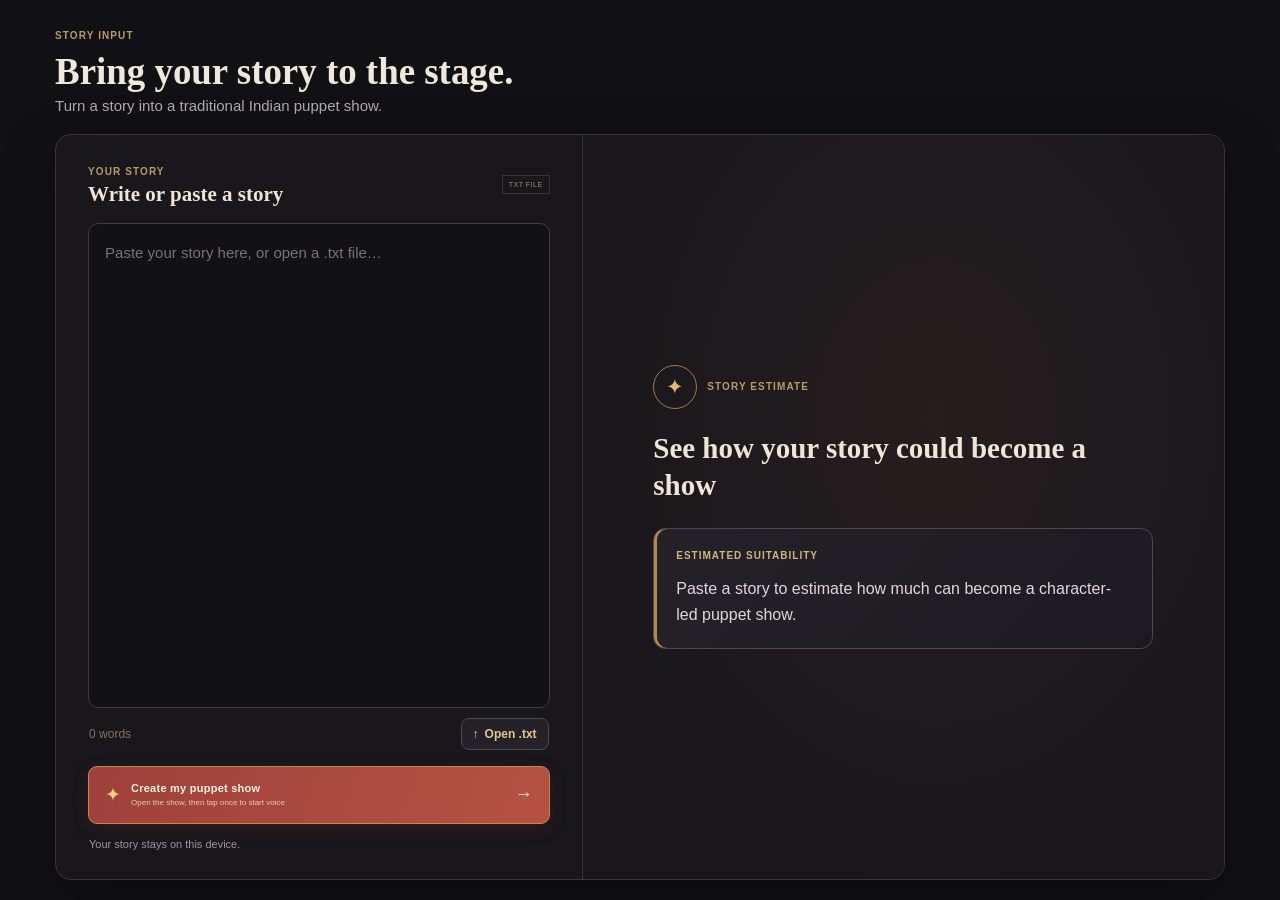
==== puppet-show.html @ d7425f26 "Select distinct browser voices for each speaker" ====
<!doctype html>
<html lang="en">
<head>
 <meta charset="utf-8"><meta name="viewport" content="width=device-width,initial-scale=1"><meta name="theme-color" content="#10100f">
 <title>Puppet Story Studio · Puppet show</title><link rel="stylesheet" href="style.css">
</head>
<body class="show-view">
 <main>
  <section class="studio show-studio">
   <aside class="input-panel">
    <div class="panel-title cast-title"><div><small>CAST</small><h2>Characters</h2></div><span id="castTotal" class="count">—</span></div>
    <div id="castList" class="cast-list"></div>
    <div class="map-summary" id="mapSummary"><span class="map-dot"></span>Preparing show…</div>
    <div class="show-actions"><button id="generate" class="generate"><span class="gen-icon">↻</span><span><b>Generate again</b><small>Current story</small></span></button></div>
   </aside>
   <section class="output-panel">
    <div class="output-header"><div class="show-heading"><a class="back-link" href="index.html" aria-label="Back to story input">← <span>Story input</span></a><div><small>LIVE SHOW</small><h2>Puppet show</h2></div></div><div class="output-state" id="outputState"><i></i><span>PREPARING SHOW</span></div></div>
    <div class="stage-shell"><div class="stage-lights"><i></i><i></i><i></i></div><canvas id="stage" width="1280" height="720" aria-label="Traditional Indian puppet show"></canvas><button class="stage-overlay start-show" id="stageOverlay" type="button" disabled><span class="lamp">✦</span><b>Tap to start your show with voice</b><small>Keep this page open while it plays</small></button><div id="loadingOverlay" class="loading-overlay hidden"><span class="spinner"></span><b id="loadingText">Preparing the performance…</b><small id="loadingSub">Reading story</small></div></div>
    <div class="player-bar"><button id="playPause" disabled aria-label="Pause or resume show">▶</button><div class="player-progress"><i id="playerProgress"></i></div><span id="playerTime">0:00 / 0:00</span></div>
    <div class="performance-info"><div><small>ACTS</small><b id="actCount">—</b></div><div><small>AUDIO</small><b id="voiceInfo">Preparing</b></div></div><div class="timeline-head"><div><small>STORY ACTS</small><b>Timeline</b></div><span id="coverage"></span></div><div class="act-timeline" id="actTimeline"><div class="empty-act">Mapping acts…</div></div>
   </section>
  </section>
 </main>

 <div id="toast" role="status" class="toast"></div>
 <script src="ai-config.js?v=20261114-cloudflare"></script>
 <script src="moments.js?v=20261114-character-visibility-dialogue-fix-1"></script>
 <script src="app.js?v=20261114-character-visibility-dialogue-fix-3"></script>
</body>
</html>
---- style.css ----
:root{--bg:#111110;--panel:#1b1a18;--panel2:#211f1c;--line:#34302a;--text:#eee9df;--muted:#958c7e;--dim:#70695f;--gold:#d5aa5c;--red:#9f3d36;--green:#7f9a72;--serif:Georgia,'Times New Roman',serif;--sans:'Segoe UI',Arial,sans-serif}*{box-sizing:border-box}body{margin:0;background:var(--bg);color:var(--text);font:13px var(--sans);background-image:radial-gradient(#d5aa5c0a .6px,transparent .6px);background-size:9px 9px}.topbar{height:65px;background:#151513;border-bottom:1px solid #302c26;display:flex;align-items:center;justify-content:space-between;padding:0 max(calc((100vw - 1490px)/2),4.3%)}.brand{display:flex;gap:11px;align-items:center;text-decoration:none;color:#f3e9d8}.brand-mark{width:34px;height:34px;border:1px solid #a98449;border-radius:50%;display:grid;place-items:center;color:#e0be76;font-size:19px;box-shadow:inset 0 0 0 3px #151513,inset 0 0 0 4px #6e5030}.brand>span+span{display:flex;flex-direction:column;gap:3px}.brand b{font:700 12px var(--sans);letter-spacing:1.6px}.brand small{font-size:7px;letter-spacing:1.1px;color:#8f826e}.server-state{display:flex;align-items:center;gap:7px;font-size:8px;letter-spacing:.8px;color:#8a8579}.server-state i,.output-state i{width:6px;height:6px;border-radius:50%;background:#71945f}.help-link{font-size:8px;letter-spacing:.8px;color:#b79c6b;text-decoration:none}main{max-width:1490px;margin:auto;padding:27px 4.3% 17px}.heading{display:flex;align-items:center;justify-content:space-between;margin-bottom:20px}.kicker,.panel-title small,.output-header small,.timeline-head small{font-size:8px;letter-spacing:1.2px;color:#b99b65;font-weight:700}.heading h1{font:600 32px var(--serif);margin:7px 0 4px;color:#f0e9db}.subtitle{margin:0;color:#9e968a;font-size:11px}.max-time{display:flex;align-items:center;gap:10px;padding:9px 13px;border:1px solid #413629;background:#1c1a17;border-radius:4px}.max-time>span{font-size:19px;color:var(--gold)}.max-time div{display:flex;flex-direction:column;gap:3px}.max-time b{font-size:8px;letter-spacing:1px;color:#d7c49d}.max-time small{font-size:9px;color:#9c9181}.studio{display:grid;grid-template-columns:335px minmax(490px,1fr);border:1px solid #38332c;background:#171715;min-height:690px;box-shadow:0 10px 40px #0005}.input-panel{padding:19px 17px;border-right:1px solid #38332c}.panel-title{display:flex;align-items:center;justify-content:space-between;margin-bottom:12px}.panel-title h2,.output-header h2{font:600 17px var(--serif);margin:4px 0 0;color:#eee7d9}.badge{border:1px solid #3b3429;color:#9d9077;padding:5px 6px;font-size:7px;letter-spacing:.5px}.input-panel textarea{width:100%;height:160px;resize:vertical;border:1px solid #3b3730;border-radius:2px;background:#111110;color:#ded7ca;padding:11px;font:11px/1.7 var(--serif);outline:none}.input-panel textarea:focus{border-color:#927446;box-shadow:0 0 0 2px #b88f5018}.input-foot{display:flex;align-items:center;justify-content:space-between;margin:6px 0 11px;color:#7c7467;font-size:8px}.file-pick{color:#c6a66b;cursor:pointer;font-weight:600}.file-pick input{display:none}.generate{width:100%;display:flex;align-items:center;gap:10px;height:49px;padding:0 11px;border:1px solid #c18c47;background:linear-gradient(100deg,#923834,#aa4938);color:#fff4de;cursor:pointer;text-align:left;box-shadow:inset 0 -2px #71312d}.generate:hover{background:linear-gradient(100deg,#a1443d,#bc5740)}.generate:disabled{opacity:.65;cursor:progress}.gen-icon{font-size:16px;color:#f2cf7d}.generate>span:nth-child(2){display:flex;flex-direction:column;gap:4px;flex:1}.generate b{font-size:10px;letter-spacing:.25px}.generate small{font-size:7px;color:#e6cdb1}.generate strong{font:18px var(--sans);font-weight:400}.privacy-note{font-size:7px;line-height:1.5;color:#8d8374;margin:9px 0 15px}.privacy-note span{font-size:6px;color:#7e986c;margin-right:4px}.panel-rule{height:1px;background:#34302a;margin:0 0 14px}.cast-title{margin-bottom:9px}.count{font-size:8px;color:#cfb37b;background:#30291e;border-radius:10px;padding:4px 7px}.cast-list{display:flex;flex-direction:column;gap:6px}.cast-item{display:grid;grid-template-columns:39px minmax(80px,1fr) auto;gap:8px;align-items:center;padding:6px;border:1px solid #332f29;background:#1c1b18}.cast-thumb{width:37px;height:43px;background:#28241e;border-radius:2px;overflow:hidden;display:grid;place-items:center}.cast-thumb img{width:100%;height:100%;object-fit:contain}.cast-info{min-width:0;display:flex;flex-direction:column;gap:3px}.cast-info b{font:600 9px var(--serif);color:#e5dbc8;white-space:nowrap;overflow:hidden;text-overflow:ellipsis}.cast-info small{font-size:7px;color:#918575}.cast-info .identity{color:#b59b6c}.cast-slots{display:grid;grid-template-columns:repeat(4,1fr);gap:4px;margin:6px 0 11px}.slot{min-width:0;padding:5px 3px;background:#211f1b;border:1px solid #363128;text-align:center}.slot small{display:block;font-size:6px;text-transform:uppercase;letter-spacing:.4px;color:#9e8b68;margin-bottom:3px}.slot span{display:block;font-size:7px;color:#b9b1a4;white-space:nowrap;overflow:hidden;text-overflow:ellipsis}.map-summary{border-left:2px solid #927442;padding:8px 8px;background:#1e1c18;font-size:8px;line-height:1.5;color:#a59b89}.map-dot{display:inline-block;width:5px;height:5px;border-radius:50%;background:#857d6c;margin-right:5px}.output-panel{min-width:0;padding:19px 19px 16px}.output-header{display:flex;align-items:center;justify-content:space-between;margin-bottom:12px}.output-header h2{font-size:18px}.output-state{display:flex;align-items:center;gap:6px;color:#8c8577;font-size:7px;letter-spacing:.8px}.output-state i{background:#736a58}.output-state.ready i{background:#84a16f}.output-state.generating i{background:#d4a75d;animation:pulse 1s infinite}.stage-shell{position:relative;background:#090909;padding:12px;border:1px solid #514333;box-shadow:0 4px 16px #0008}.stage-lights{height:10px;position:absolute;z-index:2;top:2px;left:13%;right:13%;display:flex;justify-content:space-around}.stage-lights i{width:25%;height:10px;background:radial-gradient(ellipse at top,#fff1bd,#dfad5e55 60%,transparent 100%)}#stage{display:block;width:100%;height:auto;aspect-ratio:16/9;background:#6b4b41}.stage-overlay,.loading-overlay{position:absolute;inset:12px;display:flex;flex-direction:column;align-items:center;justify-content:center;background:linear-gradient(#10101244,#11101380);color:#f2eadb;text-align:center}.stage-overlay .lamp{font-size:28px;color:#e1bc70;margin-bottom:8px}.stage-overlay b,.loading-overlay b{font:600 16px var(--serif)}.stage-overlay small,.loading-overlay small{font-size:9px;color:#d2c8b8;margin-top:6px}.hidden{display:none!important}.loading-overlay{background:#111110de;gap:5px}.spinner{width:25px;height:25px;border:2px solid #4a3e2b;border-top-color:#d3aa5d;border-radius:50%;animation:spin .8s linear infinite;margin-bottom:8px}@keyframes spin{to{transform:rotate(360deg)}}@keyframes pulse{50%{opacity:.4}}.player-bar{display:flex;align-items:center;gap:9px;height:41px;border-bottom:1px solid #332f28}.player-bar>button:first-child{width:24px;height:24px;border:1px solid #4b402d;background:#24211b;color:#d6b675;border-radius:50%;font-size:9px;cursor:pointer}.player-bar>button:disabled{opacity:.38;cursor:default}.player-progress{height:3px;background:#37332c;flex:1;overflow:hidden}.player-progress i{width:0;height:100%;display:block;background:#c39b5a}.player-bar>span{font-size:8px;color:#938a7b;min-width:62px}.download{border:1px solid #67512e;background:#272117;color:#d8bd82;padding:6px 9px;font-size:8px;cursor:pointer}.download:disabled{opacity:.4;cursor:default}.rendered-video{width:100%;max-height:280px;background:#050505;margin-top:10px}.performance-info{display:flex;justify-content:space-between;padding:11px 1px;border-bottom:1px solid #333029}.performance-info div{display:flex;flex-direction:column;gap:4px}.performance-info small{font-size:6px;letter-spacing:.9px;color:#a08b65}.performance-info b{font-size:8px;color:#cec6b8;font-weight:500}.timeline-head{display:flex;justify-content:space-between;align-items:flex-end;margin:13px 0 8px}.timeline-head div{display:flex;flex-direction:column;gap:4px}.timeline-head b{font:600 12px var(--serif);color:#ddd4c5}.timeline-head>span{font-size:7px;color:#938979}.act-timeline{display:flex;gap:5px;overflow:auto;padding-bottom:4px}.act-card{min-width:86px;flex:1;padding:7px 7px 6px;border:1px solid #38332a;background:#1c1a17}.act-card.active{border-color:#af8748;background:#292317}.act-card small{display:flex;justify-content:space-between;color:#aa9366;font-size:6px;letter-spacing:.5px}.act-card b{display:block;margin:6px 0 4px;color:#d4caba;font:600 9px var(--serif);white-space:nowrap;overflow:hidden;text-overflow:ellipsis}.act-card span{font-size:7px;color:#958a79}.empty-act{font-size:8px;color:#736d62;padding:8px}.motion-key{display:flex;gap:15px;flex-wrap:wrap;padding-top:9px}.motion-key span{display:flex;align-items:center;gap:5px;color:#837a6d;font-size:7px}.motion-key i{font-style:normal;font-size:10px}.key-forward{color:#d2b068}.key-up{color:#86a09a}.key-special{color:#d28253}.notice{display:flex;align-items:center;gap:10px;border:1px solid #302c25;background:#181714;margin-top:13px;padding:8px 10px;color:#8e8578;font-size:8px}.notice b{color:#c7a96e;font-size:8px;white-space:nowrap}.notice span{flex:1;line-height:1.5}.example-button{border:1px solid #474033;background:#211e18;color:#b8a57e;padding:6px 8px;font-size:7px;white-space:nowrap;cursor:pointer}.example-button:hover{border-color:#977745}footer{max-width:1490px;margin:auto;padding:0 4.3% 14px;display:flex;justify-content:space-between;color:#655f54;font-size:6px;letter-spacing:.8px}.toast{position:fixed;z-index:10;left:50%;bottom:18px;transform:translate(-50%,14px);opacity:0;pointer-events:none;border:1px solid #916f3f;background:#211e18;color:#e7dbc3;padding:10px 14px;font-size:9px;transition:.2s;box-shadow:0 7px 25px #0008}.toast.show{opacity:1;transform:translate(-50%,0)}
@media(max-width:1060px){main{padding-left:20px;padding-right:20px}.studio{grid-template-columns:300px 1fr}.cast-slots{gap:2px}.slot span{font-size:6px}}
@media(max-width:760px){.topbar{padding:0 13px}.brand b{font-size:10px}.brand small{font-size:6px}.help-link{display:none}main{padding:20px 10px}.heading{align-items:flex-start;gap:8px}.heading h1{font-size:27px}.subtitle{max-width:360px;line-height:1.5}.max-time{padding:7px 8px}.max-time small{font-size:7px}.studio{display:flex;flex-direction:column}.input-panel{border:0;border-bottom:1px solid #38332c}.output-panel{padding:15px 10px}.performance-info{gap:8px}.performance-info b{font-size:6px}.notice{align-items:flex-start;flex-wrap:wrap}.notice span{min-width:55%;order:3}.example-button{margin-left:auto}footer{padding:0 10px 12px;font-size:5px;gap:10px}.motion-key{gap:9px}}
.estimate{display:flex;flex-direction:column;gap:5px;padding:8px 9px;margin:0 0 9px;border:1px solid #3b3429;background:#211e19;color:#b9ad99;font-size:8px;line-height:1.45}.estimate b{font-size:8px;color:#d2b77d;letter-spacing:.4px}
.stage-video{position:absolute;z-index:1;inset:12px;width:calc(100% - 24px);height:calc(100% - 24px);aspect-ratio:16/9;background:#050505;object-fit:contain}
.input-page-grid{display:grid;grid-template-columns:minmax(320px,.9fr) minmax(360px,1.1fr);gap:14px;border:1px solid #38332c;background:#171715;min-height:470px;box-shadow:0 10px 40px #0005}.page-input{border:0;padding:24px}.page-input textarea{height:240px}.page-input .estimate{font-size:10px;padding:12px;margin-top:6px}.page-input .estimate b{font-size:9px}.page-input .estimate span{font-size:10px}.page-input .generate{height:58px}.page-input .generate b{font-size:11px}.page-input .generate small{font-size:8px}.input-explainer{display:flex;flex-direction:column;justify-content:center;padding:28px 9%;border-left:1px solid #38332c;background:radial-gradient(ellipse at 55% 35%,#7a463522,#171715 70%)}.stage-emblem{width:66px;height:66px;border:1px solid #9b7540;border-radius:50%;display:grid;place-items:center;color:#e0bd73;font-size:35px;box-shadow:inset 0 0 0 7px #171715,inset 0 0 0 8px #654c30;margin-bottom:20px}.input-explainer h2{font:600 25px/1.25 var(--serif);max-width:400px;color:#eee6d8;margin:8px 0 20px}.input-explainer ol{list-style:none;margin:0;padding:0;display:grid;gap:15px;counter-reset:step}.input-explainer li{display:grid;grid-template-columns:25px 1fr;column-gap:10px;counter-increment:step}.input-explainer li:before{content:counter(step,decimal-leading-zero);color:#d3ae69;font-size:9px;padding-top:1px}.input-explainer li b,.input-explainer li span{grid-column:2}.input-explainer li b{font:600 13px var(--serif);color:#ded3c0}.input-explainer li span{font-size:9px;color:#968b7b;margin-top:3px}.estimate-note{border-left:2px solid #876a3f;padding:8px 10px;color:#938879;font-size:8px;line-height:1.5;margin:20px 0 0}.show-actions{display:grid;gap:8px;margin-top:17px}.back-button{display:block;padding:9px;border:1px solid #41382b;background:#211e19;color:#d0b77d;font-size:9px;text-align:center;text-decoration:none}.show-actions .generate{height:47px}.show-studio{min-height:690px}
@media(max-width:760px){.input-page-grid{display:flex;flex-direction:column;gap:0}.page-input{padding:16px}.page-input textarea{height:190px}.input-explainer{border-left:0;border-top:1px solid #38332c;padding:22px}.show-studio{min-height:auto}}
.input-page-grid{grid-template-columns:minmax(320px,.9fr) minmax(360px,1.1fr);gap:0}.estimate-panel{display:flex;flex-direction:column;justify-content:center;padding:34px 9%;border-left:1px solid #38332c;background:radial-gradient(ellipse at 55% 35%,#7a463522,#171715 70%)}.estimate-panel-head{display:flex;align-items:center;gap:10px}.estimate-mark{width:38px;height:38px;border:1px solid #8f6e3d;border-radius:50%;display:grid;place-items:center;color:#dfbb73;font-size:18px}.estimate-panel .kicker{margin:0}.estimate-panel h2{font:600 25px/1.25 var(--serif);max-width:440px;color:#eee6d8;margin:18px 0}.estimate-panel .estimate{gap:12px;padding:18px 19px;margin:0;border-color:#51432d;background:linear-gradient(130deg,#242019,#1c1a17);box-shadow:inset 3px 0 #9b7540}.estimate-panel .estimate b{font-size:9px;letter-spacing:1px}.estimate-panel .estimate span{font-size:13px;line-height:1.7;color:#d0c5b1}.estimate-panel .estimate-note{margin:16px 0 0;font-size:9px;line-height:1.7}.estimate-flow{display:flex;align-items:center;gap:12px;margin-top:28px;color:#b19a6e;font-size:8px;letter-spacing:.8px}.estimate-flow i{color:#68583b;font-style:normal}.page-input .privacy-note{margin-bottom:0}.page-input textarea{height:270px}
.stage-video{pointer-events:none}.act-card.active{box-shadow:inset 0 -2px #b48a49}.act-timeline{scroll-behavior:smooth}
@media(max-width:760px){.input-page-grid{display:flex;flex-direction:column}.estimate-panel{border-left:0;border-top:1px solid #38332c;padding:25px 22px}.estimate-panel h2{font-size:22px}.page-input textarea{height:190px}}
.cast-list{max-height:470px;overflow:auto;padding-right:4px;scrollbar-color:#675539 #1b1a18}.cast-list::-webkit-scrollbar,.act-timeline::-webkit-scrollbar{height:6px;width:6px}.cast-list::-webkit-scrollbar-thumb,.act-timeline::-webkit-scrollbar-thumb{background:#675539;border-radius:8px}.cast-slots .slot{min-height:44px;padding:7px 3px}.cast-slots .slot small{font-size:7px}.cast-slots .slot span{font-size:8px}.slot-key{position:sticky;top:0;z-index:1;background:#171715}

.act-position{display:block!important;margin-top:3px;color:#c4a66b!important;font-size:6px!important;letter-spacing:.2px}

/* Refined, public-facing interface */
:root{--bg:#111014;--panel:#1b191f;--panel2:#211e25;--line:#37323b;--text:#f2eee8;--muted:#aaa2a9;--dim:#817982;--gold:#e3bd72;--red:#a84b43;--green:#8aa77b;--serif:Georgia,'Times New Roman',serif;--sans:'Segoe UI',Arial,sans-serif}
body{font-size:14px;background-color:var(--bg);background-image:radial-gradient(#dfbd7208 .7px,transparent .7px);background-size:12px 12px}
.topbar{height:72px;padding-left:max(calc((100vw - 1360px)/2),5%);padding-right:max(calc((100vw - 1360px)/2),5%);background:#17151a;border-color:#302c34}
.brand{gap:12px}.brand-mark{width:38px;height:38px;font-size:21px}.brand b{font-size:13px;letter-spacing:1.25px}.brand small{font-size:9px;letter-spacing:.8px;color:#a49aa0}
.server-state{font-size:10px;letter-spacing:.35px;color:#b1aab1}.server-state i,.output-state i{width:8px;height:8px}
.help-link{font-size:10px;letter-spacing:.3px;color:#d9bd81}
main{max-width:1360px;padding:38px 5% 30px}.heading{margin-bottom:24px}.heading h1{font-size:38px;line-height:1.12;margin:9px 0 8px}.kicker,.panel-title small,.output-header small,.timeline-head small{font-size:10px;letter-spacing:1.1px}.subtitle{font-size:15px;color:#b2aab0;line-height:1.5}
.input-page-grid,.studio{border:1px solid #39343d;border-radius:16px;background:#19171c;box-shadow:0 18px 54px #0005;overflow:hidden}
.input-page-grid{min-height:560px}.page-input{padding:30px 32px}.panel-title h2,.output-header h2{font-size:21px}.page-input textarea{height:315px;padding:16px;border-radius:10px;background:#121116;color:#f1edf0;font:15px/1.7 var(--sans);border-color:#403a44}.page-input textarea::placeholder{color:#79717c}.page-input textarea:focus{border-color:#b08e54;box-shadow:0 0 0 3px #b88f5022}
.input-foot{font-size:12px;margin:10px 1px 16px}.file-pick{display:inline-flex;align-items:center;gap:6px;padding:8px 11px;border:1px solid #514750;border-radius:8px;background:#242128;color:#e3c989;font-size:12px}.generate{height:56px;padding:0 16px;border-radius:9px;background:linear-gradient(110deg,#9f403d,#b55242);box-shadow:0 5px 16px #59252155}.generate:hover{background:linear-gradient(110deg,#ad4d46,#c15f4b);transform:translateY(-1px)}.generate b{font-size:14px}.generate small{font-size:11px}.generate .gen-icon{font-size:19px}.privacy-note{font-size:11px;color:#9e959d;margin:12px 1px 0}
.estimate-panel{padding:42px 11%;border-left-color:#39343d;background:radial-gradient(ellipse at 55% 38%,#8b56321b,#19171c 72%)}.estimate-mark{width:44px;height:44px;font-size:21px;border-color:#9e7a44}.estimate-panel h2{font-size:29px;line-height:1.3;margin:21px 0 23px}.estimate-panel .estimate{border:1px solid #514650;border-radius:12px;background:linear-gradient(130deg,#252128,#1c1a20);box-shadow:inset 3px 0 #b48a4d;padding:20px 22px}.estimate-panel .estimate b{font-size:10px;letter-spacing:1px}.estimate-panel .estimate span{font-size:16px;line-height:1.65;color:#e0d7dd}
.show-studio{grid-template-columns:340px minmax(0,1fr);min-height:760px}.show-studio>.input-panel{background:#1a181e;border-right-color:#39343d;padding:22px 19px}.panel-title{margin-bottom:16px}.panel-title h2{font-size:21px}.count{font-size:12px;padding:5px 9px;background:#332b22}.cast-list{max-height:500px;gap:9px;padding-right:6px}.cast-item{grid-template-columns:52px minmax(70px,1fr);gap:11px;padding:8px;border-radius:9px;background:#211e24;border-color:#38323b}.cast-thumb{width:50px;height:54px;border-radius:7px;background:#2a2528}.cast-info b{font-size:13px}.cast-info small{font-size:11px}.cast-slots{gap:5px;margin:7px 0 10px}.cast-slots .slot{min-height:48px;padding:7px 3px;border-radius:6px;background:#242128;border-color:#3c3640}.cast-slots .slot small{font-size:9px;letter-spacing:.25px}.cast-slots .slot span{font-size:10px;color:#ddd4d9}.slot-key{font-size:10px;background:#1a181e}.map-summary{font-size:12px;line-height:1.5;border-radius:0 7px 7px 0;background:#242128;padding:10px}.show-actions{gap:9px;margin-top:15px}.back-button{border-radius:8px;padding:11px;font-size:12px}.show-actions .generate{height:52px}
.output-panel{padding:23px 24px 20px}.output-header{margin-bottom:14px}.output-header h2{font-size:22px}.output-state{font-size:10px;letter-spacing:.45px}.stage-shell{padding:11px;border-radius:11px;border-color:#5d4c34;box-shadow:0 8px 26px #0008}.stage-overlay,.loading-overlay{inset:11px}.stage-overlay b,.loading-overlay b{font-size:20px}.stage-overlay .lamp{font-size:34px}.loading-overlay small{font-size:12px}.player-bar{height:52px;gap:13px}.player-bar>button:first-child{width:32px;height:32px;font-size:12px}.player-bar>span{font-size:11px;min-width:80px}.download{border-radius:8px;padding:9px 12px;font-size:11px}.performance-info{justify-content:flex-start;gap:34px;padding:13px 2px;border-bottom-color:#39343d}.performance-info div{gap:5px}.performance-info small{font-size:9px;letter-spacing:.7px}.performance-info b{font-size:12px}.timeline-head{margin:16px 0 10px}.timeline-head b{font-size:15px}.timeline-head>span{font-size:10px}.act-timeline{gap:7px}.act-card{min-width:105px;border-radius:8px;padding:9px}.act-card small{font-size:8px}.act-card b{font-size:12px}.act-card span{font-size:10px}.act-position{font-size:9px!important}.empty-act{font-size:12px;padding:12px}
.toast{font-size:12px;padding:12px 16px;border-radius:9px}
@media(max-width:900px){.show-studio{grid-template-columns:290px minmax(0,1fr)}.cast-slots .slot span{font-size:9px}}
@media(max-width:760px){.topbar{height:62px;padding:0 16px}.brand b{font-size:11px}.brand small{font-size:8px}.server-state{font-size:9px}.help-link{display:none}main{padding:24px 12px}.heading h1{font-size:31px}.subtitle{font-size:13px}.input-page-grid{display:flex;flex-direction:column}.page-input{padding:20px}.page-input textarea{height:240px;font-size:14px}.estimate-panel{padding:26px 22px}.estimate-panel h2{font-size:24px;margin:16px 0}.estimate-panel .estimate span{font-size:14px}.studio{display:flex;flex-direction:column}.show-studio>.input-panel{padding:18px 14px}.output-panel{padding:16px 12px}.cast-list{max-height:310px}.performance-info{gap:24px}.timeline-head b{font-size:14px}.act-timeline{flex-wrap:nowrap}.act-card{min-width:105px}.player-bar{gap:8px}.player-bar>span{min-width:68px;font-size:10px}.download{padding:7px 8px;font-size:10px}}

/* Fit the studio into the available desktop viewport. */
@media (min-width: 761px) {
  html, body { height: 100%; }
  body { min-height: 0; overflow: hidden; display: flex; flex-direction: column; }
  .topbar { flex: 0 0 65px; }
  main { width: 100%; flex: 1; min-height: 0; display: flex; flex-direction: column; padding: clamp(12px, 2.2vh, 24px) 4.3%; }
  .heading { flex: 0 0 auto; margin-bottom: clamp(10px, 1.8vh, 18px); }
  .heading h1 { font-size: clamp(27px, 4.1vh, 38px); margin: 5px 0 3px; }
  .subtitle { font-size: clamp(12px, 1.7vh, 15px); }
  .input-page-grid { flex: 1; min-height: 0; }
  .page-input { display: flex; flex-direction: column; min-height: 0; padding: clamp(18px, 3vh, 30px) clamp(20px, 3vw, 32px); }
  .page-input textarea { flex: 1; min-height: 90px; height: auto; resize: none; }
  .estimate-panel { min-height: 0; }
  .show-studio { flex: 1; min-height: 0; grid-template-columns: minmax(260px, 28%) minmax(0, 1fr); }
  .show-studio > .input-panel { display: flex; flex-direction: column; min-height: 0; }
  .cast-list { flex: 1; min-height: 0; max-height: none; overflow-y: auto; }
  .output-panel { display: flex; flex-direction: column; min-height: 0; padding: clamp(12px, 2vh, 20px) clamp(14px, 2vw, 24px); }
  .output-header { flex: 0 0 auto; margin-bottom: 8px; }
  .stage-shell { flex: 1 1 auto; min-height: 0; display: flex; align-items: center; justify-content: center; padding: 8px; }
  #stage, .stage-video { display: block; width: 100%; height: 100%; max-height: 100%; object-fit: contain; aspect-ratio: 16 / 9; }
  .stage-overlay, .loading-overlay { inset: 8px; }
  .player-bar { flex: 0 0 44px; }
  .performance-info { flex: 0 0 auto; padding: 7px 2px; }
  .timeline-head { flex: 0 0 auto; margin: 8px 0 6px; }
  .act-timeline { flex: 0 0 auto; max-height: 78px; overflow-x: auto; overflow-y: hidden; }
}
@media (min-width: 761px) and (max-height: 760px) {
  .topbar { flex-basis: 54px; }
  main { padding-top: 9px; padding-bottom: 9px; }
  .heading { margin-bottom: 8px; }
  .heading h1 { font-size: 26px; }
  .kicker, .panel-title small, .output-header small, .timeline-head small { font-size: 9px; }
  .show-studio > .input-panel { padding: 12px; }
  .cast-title { margin-bottom: 6px; }
  .cast-item { padding: 5px; }
  .cast-slots .slot { min-height: 34px; padding: 4px 2px; }
  .map-summary { padding: 7px; }
  .output-header h2 { font-size: 18px; }
  .performance-info { padding: 5px 2px; }
  .act-card { min-width: 90px; padding: 6px; }
}

/* Show page: give the stage the full window and prioritize the video area. */
.show-view main { max-width: none; width: 100%; padding: clamp(8px, 1vh, 14px) clamp(8px, 1vw, 16px); }
.show-heading { display:flex; align-items:center; gap:14px; }
.back-link { display:inline-flex; align-items:center; gap:6px; color:#d1b77e; text-decoration:none; border:1px solid #51432e; border-radius:7px; padding:8px 10px; font-size:11px; white-space:nowrap; }
.back-link:hover { background:#292319; border-color:#a17c43; }
.show-view .show-studio { flex: 1; min-height: 0; grid-template-columns: minmax(245px, 24%) minmax(0, 1fr); }
.show-view .output-panel { min-width: 0; overflow: hidden; padding: clamp(8px, 1.2vh, 14px) clamp(9px, 1vw, 16px); }
.show-view .output-header { margin-bottom: 5px; }
.show-view .output-header h2 { font-size: 19px; }
.show-view .stage-shell { flex: 1 1 0; width: 100%; min-height: 0; overflow: hidden; padding: 5px; }
.show-view #stage, .show-view .stage-video { width: 100%; height: 100%; max-width: none; max-height: none; object-fit: fill; }
.show-view .stage-overlay, .show-view .loading-overlay { inset: 5px; }
.show-view .player-bar { flex: 0 0 42px; }
.show-view .performance-info { flex: 0 0 auto; padding: 6px 2px; }
.show-view .timeline-head { flex: 0 0 auto; margin: 6px 0 5px; }
.show-view .act-timeline { flex: 0 0 auto; max-height: 68px; overflow-x: auto; overflow-y: hidden; }
@media (min-width: 761px) and (max-height: 700px) {
  .show-view .output-header h2 { font-size: 16px; }
  .show-view .player-bar { flex-basis: 36px; }
  .show-view .performance-info { padding: 4px 2px; }
  .show-view .act-timeline { max-height: 56px; }
}

.show-view .stage-overlay.rendering{background:#171714f5;z-index:3}
.stage-overlay.start-show{width:auto;height:auto;border:0;cursor:pointer;font:inherit}.stage-overlay.start-show:hover{background:linear-gradient(#18151dcc,#21150dcc)}.stage-overlay.start-show:focus-visible{outline:3px solid #e5bd72;outline-offset:-8px}.stage-overlay.start-show small{margin-top:9px;color:#e1d4bd;font-size:12px}
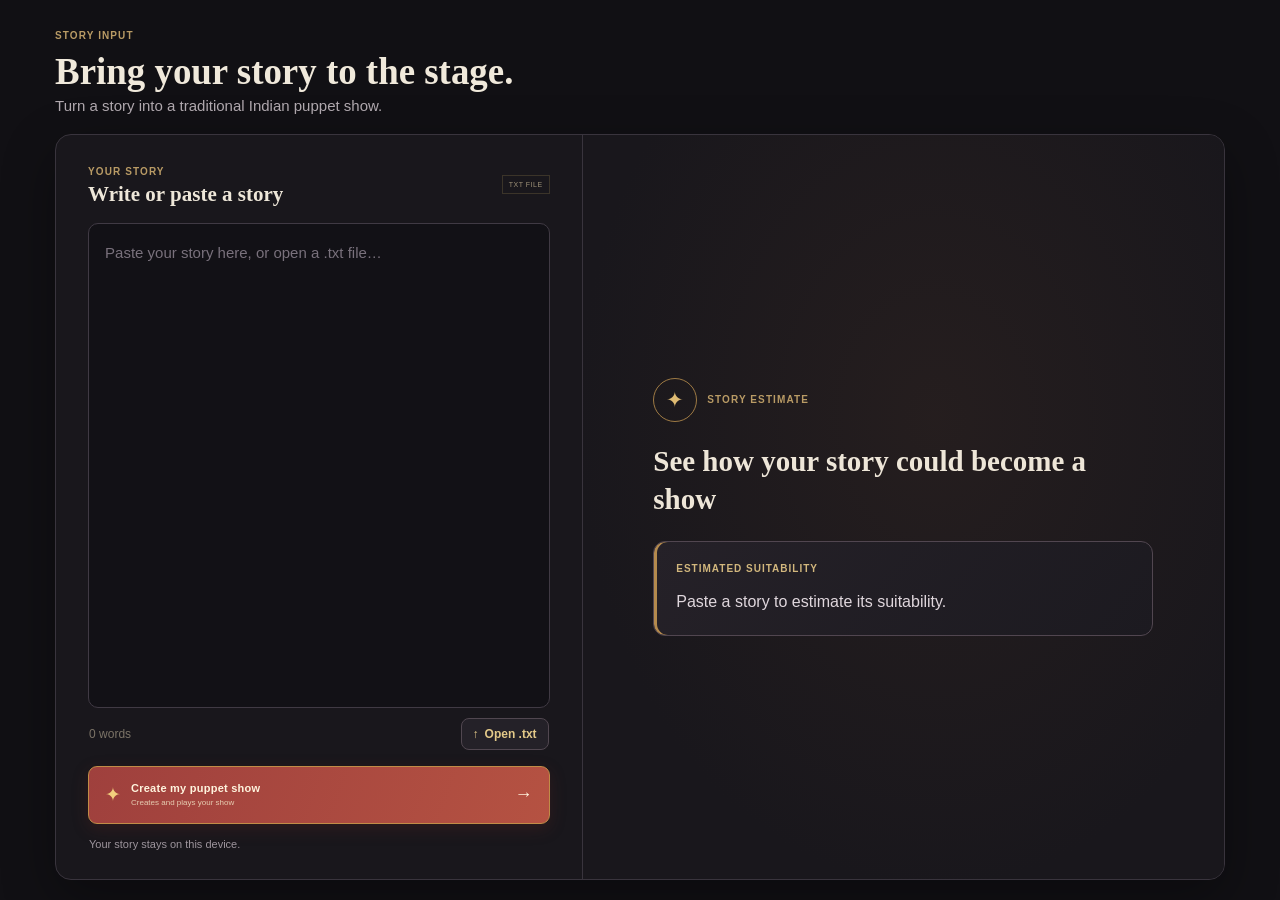
==== commit d9b76b4b: "Adopt rescue actions studio as project baseline" ====
--- a/puppet-show.html
+++ b/puppet-show.html
@@ -2,7 +2,7 @@
 <html lang="en">
 <head>
  <meta charset="utf-8"><meta name="viewport" content="width=device-width,initial-scale=1"><meta name="theme-color" content="#10100f">
- <title>Puppet Story Studio · Puppet show</title><link rel="stylesheet" href="style.css">
+ <title>Puppet Story Studio · Puppet show</title><link rel="stylesheet" href="style.css?v=20261114-rescue-actions-weather-8">
 </head>
 <body class="show-view">
  <main>
@@ -15,7 +15,7 @@
    </aside>
    <section class="output-panel">
     <div class="output-header"><div class="show-heading"><a class="back-link" href="index.html" aria-label="Back to story input">← <span>Story input</span></a><div><small>LIVE SHOW</small><h2>Puppet show</h2></div></div><div class="output-state" id="outputState"><i></i><span>PREPARING SHOW</span></div></div>
-    <div class="stage-shell"><div class="stage-lights"><i></i><i></i><i></i></div><canvas id="stage" width="1280" height="720" aria-label="Traditional Indian puppet show"></canvas><button class="stage-overlay start-show" id="stageOverlay" type="button" disabled><span class="lamp">✦</span><b>Tap to start your show with voice</b><small>Keep this page open while it plays</small></button><div id="loadingOverlay" class="loading-overlay hidden"><span class="spinner"></span><b id="loadingText">Preparing the performance…</b><small id="loadingSub">Reading story</small></div></div>
+    <div class="stage-shell"><div class="stage-lights"><i></i><i></i><i></i></div><canvas id="stage" width="1280" height="720" aria-label="Traditional Indian puppet show"></canvas><div class="stage-overlay" id="stageOverlay"><span class="lamp">✦</span><b>Preparing your show…</b></div><div id="loadingOverlay" class="loading-overlay hidden"><span class="spinner"></span><b id="loadingText">Preparing the performance…</b><small id="loadingSub">Reading story</small></div></div>
     <div class="player-bar"><button id="playPause" disabled aria-label="Pause or resume show">▶</button><div class="player-progress"><i id="playerProgress"></i></div><span id="playerTime">0:00 / 0:00</span></div>
     <div class="performance-info"><div><small>ACTS</small><b id="actCount">—</b></div><div><small>AUDIO</small><b id="voiceInfo">Preparing</b></div></div><div class="timeline-head"><div><small>STORY ACTS</small><b>Timeline</b></div><span id="coverage"></span></div><div class="act-timeline" id="actTimeline"><div class="empty-act">Mapping acts…</div></div>
    </section>
@@ -23,8 +23,6 @@
  </main>
 
  <div id="toast" role="status" class="toast"></div>
- <script src="ai-config.js?v=20261114-cloudflare"></script>
- <script src="moments.js?v=20261114-character-visibility-dialogue-fix-1"></script>
- <script src="app.js?v=20261114-character-visibility-dialogue-fix-3"></script>
+ <script src="app.js?v=20261114-rescue-actions-weather-8"></script>
 </body>
 </html>
--- a/style.css
+++ b/style.css
@@ -28,7 +28,7 @@
 .output-panel{padding:23px 24px 20px}.output-header{margin-bottom:14px}.output-header h2{font-size:22px}.output-state{font-size:10px;letter-spacing:.45px}.stage-shell{padding:11px;border-radius:11px;border-color:#5d4c34;box-shadow:0 8px 26px #0008}.stage-overlay,.loading-overlay{inset:11px}.stage-overlay b,.loading-overlay b{font-size:20px}.stage-overlay .lamp{font-size:34px}.loading-overlay small{font-size:12px}.player-bar{height:52px;gap:13px}.player-bar>button:first-child{width:32px;height:32px;font-size:12px}.player-bar>span{font-size:11px;min-width:80px}.download{border-radius:8px;padding:9px 12px;font-size:11px}.performance-info{justify-content:flex-start;gap:34px;padding:13px 2px;border-bottom-color:#39343d}.performance-info div{gap:5px}.performance-info small{font-size:9px;letter-spacing:.7px}.performance-info b{font-size:12px}.timeline-head{margin:16px 0 10px}.timeline-head b{font-size:15px}.timeline-head>span{font-size:10px}.act-timeline{gap:7px}.act-card{min-width:105px;border-radius:8px;padding:9px}.act-card small{font-size:8px}.act-card b{font-size:12px}.act-card span{font-size:10px}.act-position{font-size:9px!important}.empty-act{font-size:12px;padding:12px}
 .toast{font-size:12px;padding:12px 16px;border-radius:9px}
 @media(max-width:900px){.show-studio{grid-template-columns:290px minmax(0,1fr)}.cast-slots .slot span{font-size:9px}}
-@media(max-width:760px){.topbar{height:62px;padding:0 16px}.brand b{font-size:11px}.brand small{font-size:8px}.server-state{font-size:9px}.help-link{display:none}main{padding:24px 12px}.heading h1{font-size:31px}.subtitle{font-size:13px}.input-page-grid{display:flex;flex-direction:column}.page-input{padding:20px}.page-input textarea{height:240px;font-size:14px}.estimate-panel{padding:26px 22px}.estimate-panel h2{font-size:24px;margin:16px 0}.estimate-panel .estimate span{font-size:14px}.studio{display:flex;flex-direction:column}.show-studio>.input-panel{padding:18px 14px}.output-panel{padding:16px 12px}.cast-list{max-height:310px}.performance-info{gap:24px}.timeline-head b{font-size:14px}.act-timeline{flex-wrap:nowrap}.act-card{min-width:105px}.player-bar{gap:8px}.player-bar>span{min-width:68px;font-size:10px}.download{padding:7px 8px;font-size:10px}}
+@media(max-width:760px){.topbar{height:62px;padding:0 16px}.brand b{font-size:11px}.brand small{font-size:8px}.server-state{font-size:9px}.help-link{display:none}main{padding:24px 12px}.heading h1{font-size:31px}.subtitle{font-size:13px}.input-page-grid{display:flex;flex-direction:column}.page-input{padding:20px}.page-input textarea{height:240px;font-size:14px}.estimate-panel{padding:26px 22px}.estimate-panel h2{font-size:24px;margin:16px 0}.estimate-panel .estimate span{font-size:14px}.studio{display:flex;flex-direction:column}.show-studio>.input-panel{padding:18px 14px}.output-panel{padding:16px 12px}.cast-list{max-height:310px}.performance-info{gap:24px}.timeline-head b{font-size:14px}.act-timeline{flex-wrap:nowrap}.act-card{min-width:105px}.player-bar{gap:8px}.player-bar>span{min-width:68px;font-size:10px}.download{padding:7px 8px;font-size:10px}}
 
 /* Fit the studio into the available desktop viewport. */
 @media (min-width: 761px) {
@@ -70,7 +70,7 @@
   .output-header h2 { font-size: 18px; }
   .performance-info { padding: 5px 2px; }
   .act-card { min-width: 90px; padding: 6px; }
-}
+}
 
 /* Show page: give the stage the full window and prioritize the video area. */
 .show-view main { max-width: none; width: 100%; padding: clamp(8px, 1vh, 14px) clamp(8px, 1vw, 16px); }
@@ -93,7 +93,10 @@
   .show-view .player-bar { flex-basis: 36px; }
   .show-view .performance-info { padding: 4px 2px; }
   .show-view .act-timeline { max-height: 56px; }
-}
+}
 
 .show-view .stage-overlay.rendering{background:#171714f5;z-index:3}
-.stage-overlay.start-show{width:auto;height:auto;border:0;cursor:pointer;font:inherit}.stage-overlay.start-show:hover{background:linear-gradient(#18151dcc,#21150dcc)}.stage-overlay.start-show:focus-visible{outline:3px solid #e5bd72;outline-offset:-8px}.stage-overlay.start-show small{margin-top:9px;color:#e1d4bd;font-size:12px}
+
+
+/* Keep the cast roster visually linked to the live timeline without visible hinge pins. */
+.cast-entry{padding:4px 5px 0;border:1px solid transparent;border-radius:10px;transition:background .25s,border-color .25s,box-shadow .25s}.cast-entry.present{background:#211e19;border-color:#655032}.cast-entry.acting{background:#2b2418;border-color:#c49a53;box-shadow:0 0 0 1px #c49a5333,inset 3px 0 #d4ac61}.cast-entry.acting .cast-info>b{color:#f1d18a}.cast-entry .timeline-link{display:block;margin-top:4px;color:#e0bb70;font-size:8px;letter-spacing:.45px;font-weight:700}.act-card[aria-current=step]{border-color:#d6ad61;box-shadow:inset 0 -2px #d6ad61,0 0 0 1px #d6ad6133}
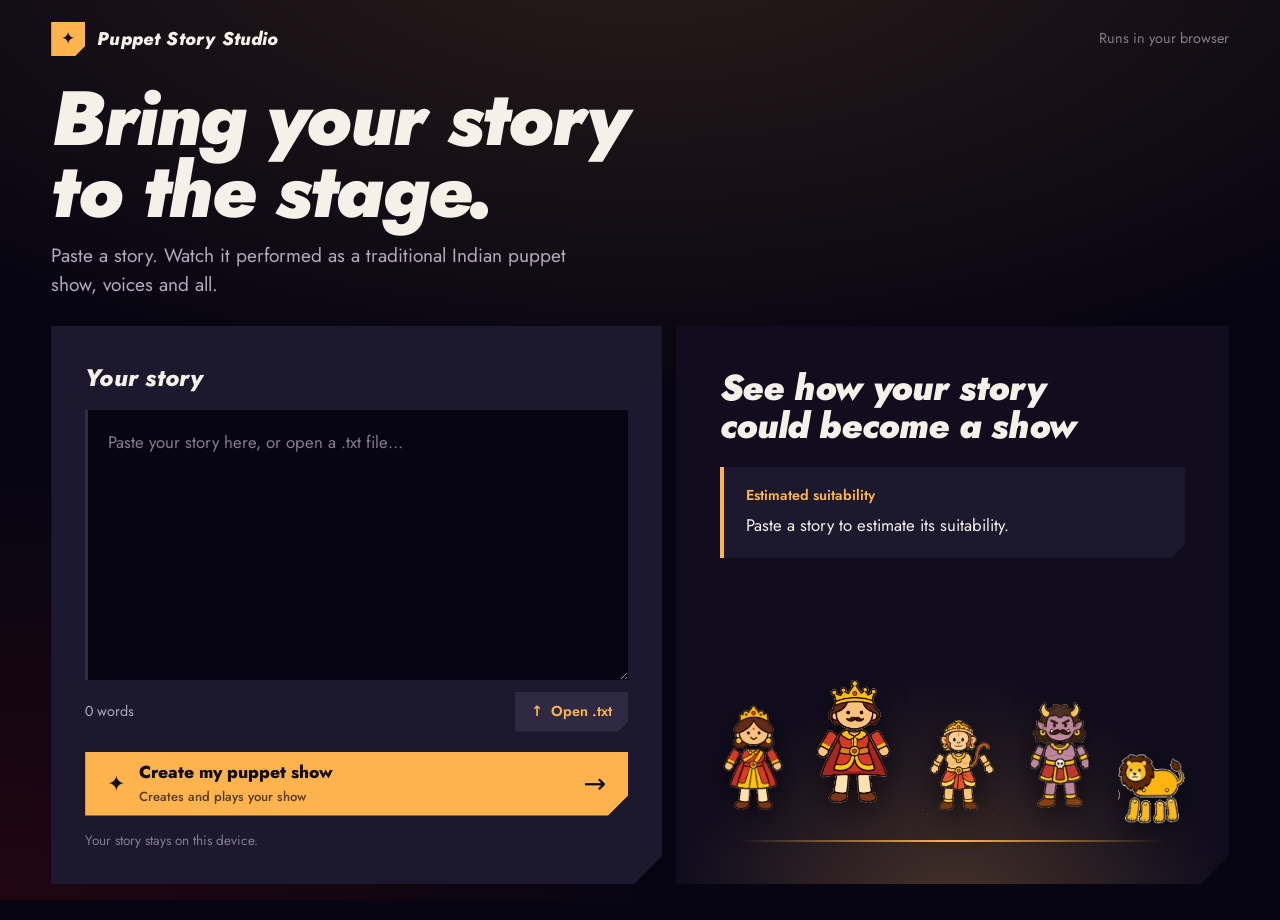
==== commit b4864b81: "Add Workers AI enrichment and finished project UI" ====
--- a/puppet-show.html
+++ b/puppet-show.html
@@ -1,28 +1,37 @@
 <!doctype html>
 <html lang="en">
 <head>
- <meta charset="utf-8"><meta name="viewport" content="width=device-width,initial-scale=1"><meta name="theme-color" content="#10100f">
- <title>Puppet Story Studio · Puppet show</title><link rel="stylesheet" href="style.css?v=20261114-rescue-actions-weather-8">
+ <meta charset="utf-8"><meta name="viewport" content="width=device-width,initial-scale=1"><meta name="theme-color" content="#120d19">
+ <title>Puppet Story Studio · Puppet show</title>
+ <link rel="preconnect" href="https://fonts.googleapis.com"><link rel="preconnect" href="https://fonts.gstatic.com" crossorigin>
+ <link rel="stylesheet" href="https://fonts.googleapis.com/css2?family=Jost:ital,wght@0,400;0,500;0,600;0,700;1,800;1,900&display=swap">
+ <link rel="stylesheet" href="style.css?v=20261114-finished-ui-workers-1">
 </head>
 <body class="show-view">
  <main>
   <section class="studio show-studio">
    <aside class="input-panel">
-    <div class="panel-title cast-title"><div><small>CAST</small><h2>Characters</h2></div><span id="castTotal" class="count">—</span></div>
+    <div class="panel-title cast-title"><h2>Cast</h2><span id="castTotal" class="count">—</span></div>
     <div id="castList" class="cast-list"></div>
     <div class="map-summary" id="mapSummary"><span class="map-dot"></span>Preparing show…</div>
     <div class="show-actions"><button id="generate" class="generate"><span class="gen-icon">↻</span><span><b>Generate again</b><small>Current story</small></span></button></div>
    </aside>
    <section class="output-panel">
-    <div class="output-header"><div class="show-heading"><a class="back-link" href="index.html" aria-label="Back to story input">← <span>Story input</span></a><div><small>LIVE SHOW</small><h2>Puppet show</h2></div></div><div class="output-state" id="outputState"><i></i><span>PREPARING SHOW</span></div></div>
+    <div class="output-header">
+     <div class="show-heading"><a class="back-link" href="index.html" aria-label="Back to story input">← <span>Story input</span></a><h2>Puppet show</h2></div>
+     <div class="output-state" id="outputState"><i></i><span>PREPARING SHOW</span></div>
+    </div>
     <div class="stage-shell"><div class="stage-lights"><i></i><i></i><i></i></div><canvas id="stage" width="1280" height="720" aria-label="Traditional Indian puppet show"></canvas><div class="stage-overlay" id="stageOverlay"><span class="lamp">✦</span><b>Preparing your show…</b></div><div id="loadingOverlay" class="loading-overlay hidden"><span class="spinner"></span><b id="loadingText">Preparing the performance…</b><small id="loadingSub">Reading story</small></div></div>
     <div class="player-bar"><button id="playPause" disabled aria-label="Pause or resume show">▶</button><div class="player-progress"><i id="playerProgress"></i></div><span id="playerTime">0:00 / 0:00</span></div>
-    <div class="performance-info"><div><small>ACTS</small><b id="actCount">—</b></div><div><small>AUDIO</small><b id="voiceInfo">Preparing</b></div></div><div class="timeline-head"><div><small>STORY ACTS</small><b>Timeline</b></div><span id="coverage"></span></div><div class="act-timeline" id="actTimeline"><div class="empty-act">Mapping acts…</div></div>
+    <div class="performance-info"><div><small>Acts</small><b id="actCount">—</b></div><div><small>Audio</small><b id="voiceInfo">Preparing</b></div></div>
+    <div class="timeline-head"><b>Timeline</b><span id="coverage"></span></div>
+    <div class="act-timeline" id="actTimeline"><div class="empty-act">Mapping acts…</div></div>
    </section>
   </section>
  </main>
 
  <div id="toast" role="status" class="toast"></div>
- <script src="app.js?v=20261114-rescue-actions-weather-8"></script>
+ <script src="ai-config.js?v=20261114-workers-ai-1"></script>
+ <script src="app.js?v=20261114-workers-ai-1"></script>
 </body>
 </html>
--- a/style.css
+++ b/style.css
@@ -1,102 +1,945 @@
-:root{--bg:#111110;--panel:#1b1a18;--panel2:#211f1c;--line:#34302a;--text:#eee9df;--muted:#958c7e;--dim:#70695f;--gold:#d5aa5c;--red:#9f3d36;--green:#7f9a72;--serif:Georgia,'Times New Roman',serif;--sans:'Segoe UI',Arial,sans-serif}*{box-sizing:border-box}body{margin:0;background:var(--bg);color:var(--text);font:13px var(--sans);background-image:radial-gradient(#d5aa5c0a .6px,transparent .6px);background-size:9px 9px}.topbar{height:65px;background:#151513;border-bottom:1px solid #302c26;display:flex;align-items:center;justify-content:space-between;padding:0 max(calc((100vw - 1490px)/2),4.3%)}.brand{display:flex;gap:11px;align-items:center;text-decoration:none;color:#f3e9d8}.brand-mark{width:34px;height:34px;border:1px solid #a98449;border-radius:50%;display:grid;place-items:center;color:#e0be76;font-size:19px;box-shadow:inset 0 0 0 3px #151513,inset 0 0 0 4px #6e5030}.brand>span+span{display:flex;flex-direction:column;gap:3px}.brand b{font:700 12px var(--sans);letter-spacing:1.6px}.brand small{font-size:7px;letter-spacing:1.1px;color:#8f826e}.server-state{display:flex;align-items:center;gap:7px;font-size:8px;letter-spacing:.8px;color:#8a8579}.server-state i,.output-state i{width:6px;height:6px;border-radius:50%;background:#71945f}.help-link{font-size:8px;letter-spacing:.8px;color:#b79c6b;text-decoration:none}main{max-width:1490px;margin:auto;padding:27px 4.3% 17px}.heading{display:flex;align-items:center;justify-content:space-between;margin-bottom:20px}.kicker,.panel-title small,.output-header small,.timeline-head small{font-size:8px;letter-spacing:1.2px;color:#b99b65;font-weight:700}.heading h1{font:600 32px var(--serif);margin:7px 0 4px;color:#f0e9db}.subtitle{margin:0;color:#9e968a;font-size:11px}.max-time{display:flex;align-items:center;gap:10px;padding:9px 13px;border:1px solid #413629;background:#1c1a17;border-radius:4px}.max-time>span{font-size:19px;color:var(--gold)}.max-time div{display:flex;flex-direction:column;gap:3px}.max-time b{font-size:8px;letter-spacing:1px;color:#d7c49d}.max-time small{font-size:9px;color:#9c9181}.studio{display:grid;grid-template-columns:335px minmax(490px,1fr);border:1px solid #38332c;background:#171715;min-height:690px;box-shadow:0 10px 40px #0005}.input-panel{padding:19px 17px;border-right:1px solid #38332c}.panel-title{display:flex;align-items:center;justify-content:space-between;margin-bottom:12px}.panel-title h2,.output-header h2{font:600 17px var(--serif);margin:4px 0 0;color:#eee7d9}.badge{border:1px solid #3b3429;color:#9d9077;padding:5px 6px;font-size:7px;letter-spacing:.5px}.input-panel textarea{width:100%;height:160px;resize:vertical;border:1px solid #3b3730;border-radius:2px;background:#111110;color:#ded7ca;padding:11px;font:11px/1.7 var(--serif);outline:none}.input-panel textarea:focus{border-color:#927446;box-shadow:0 0 0 2px #b88f5018}.input-foot{display:flex;align-items:center;justify-content:space-between;margin:6px 0 11px;color:#7c7467;font-size:8px}.file-pick{color:#c6a66b;cursor:pointer;font-weight:600}.file-pick input{display:none}.generate{width:100%;display:flex;align-items:center;gap:10px;height:49px;padding:0 11px;border:1px solid #c18c47;background:linear-gradient(100deg,#923834,#aa4938);color:#fff4de;cursor:pointer;text-align:left;box-shadow:inset 0 -2px #71312d}.generate:hover{background:linear-gradient(100deg,#a1443d,#bc5740)}.generate:disabled{opacity:.65;cursor:progress}.gen-icon{font-size:16px;color:#f2cf7d}.generate>span:nth-child(2){display:flex;flex-direction:column;gap:4px;flex:1}.generate b{font-size:10px;letter-spacing:.25px}.generate small{font-size:7px;color:#e6cdb1}.generate strong{font:18px var(--sans);font-weight:400}.privacy-note{font-size:7px;line-height:1.5;color:#8d8374;margin:9px 0 15px}.privacy-note span{font-size:6px;color:#7e986c;margin-right:4px}.panel-rule{height:1px;background:#34302a;margin:0 0 14px}.cast-title{margin-bottom:9px}.count{font-size:8px;color:#cfb37b;background:#30291e;border-radius:10px;padding:4px 7px}.cast-list{display:flex;flex-direction:column;gap:6px}.cast-item{display:grid;grid-template-columns:39px minmax(80px,1fr) auto;gap:8px;align-items:center;padding:6px;border:1px solid #332f29;background:#1c1b18}.cast-thumb{width:37px;height:43px;background:#28241e;border-radius:2px;overflow:hidden;display:grid;place-items:center}.cast-thumb img{width:100%;height:100%;object-fit:contain}.cast-info{min-width:0;display:flex;flex-direction:column;gap:3px}.cast-info b{font:600 9px var(--serif);color:#e5dbc8;white-space:nowrap;overflow:hidden;text-overflow:ellipsis}.cast-info small{font-size:7px;color:#918575}.cast-info .identity{color:#b59b6c}.cast-slots{display:grid;grid-template-columns:repeat(4,1fr);gap:4px;margin:6px 0 11px}.slot{min-width:0;padding:5px 3px;background:#211f1b;border:1px solid #363128;text-align:center}.slot small{display:block;font-size:6px;text-transform:uppercase;letter-spacing:.4px;color:#9e8b68;margin-bottom:3px}.slot span{display:block;font-size:7px;color:#b9b1a4;white-space:nowrap;overflow:hidden;text-overflow:ellipsis}.map-summary{border-left:2px solid #927442;padding:8px 8px;background:#1e1c18;font-size:8px;line-height:1.5;color:#a59b89}.map-dot{display:inline-block;width:5px;height:5px;border-radius:50%;background:#857d6c;margin-right:5px}.output-panel{min-width:0;padding:19px 19px 16px}.output-header{display:flex;align-items:center;justify-content:space-between;margin-bottom:12px}.output-header h2{font-size:18px}.output-state{display:flex;align-items:center;gap:6px;color:#8c8577;font-size:7px;letter-spacing:.8px}.output-state i{background:#736a58}.output-state.ready i{background:#84a16f}.output-state.generating i{background:#d4a75d;animation:pulse 1s infinite}.stage-shell{position:relative;background:#090909;padding:12px;border:1px solid #514333;box-shadow:0 4px 16px #0008}.stage-lights{height:10px;position:absolute;z-index:2;top:2px;left:13%;right:13%;display:flex;justify-content:space-around}.stage-lights i{width:25%;height:10px;background:radial-gradient(ellipse at top,#fff1bd,#dfad5e55 60%,transparent 100%)}#stage{display:block;width:100%;height:auto;aspect-ratio:16/9;background:#6b4b41}.stage-overlay,.loading-overlay{position:absolute;inset:12px;display:flex;flex-direction:column;align-items:center;justify-content:center;background:linear-gradient(#10101244,#11101380);color:#f2eadb;text-align:center}.stage-overlay .lamp{font-size:28px;color:#e1bc70;margin-bottom:8px}.stage-overlay b,.loading-overlay b{font:600 16px var(--serif)}.stage-overlay small,.loading-overlay small{font-size:9px;color:#d2c8b8;margin-top:6px}.hidden{display:none!important}.loading-overlay{background:#111110de;gap:5px}.spinner{width:25px;height:25px;border:2px solid #4a3e2b;border-top-color:#d3aa5d;border-radius:50%;animation:spin .8s linear infinite;margin-bottom:8px}@keyframes spin{to{transform:rotate(360deg)}}@keyframes pulse{50%{opacity:.4}}.player-bar{display:flex;align-items:center;gap:9px;height:41px;border-bottom:1px solid #332f28}.player-bar>button:first-child{width:24px;height:24px;border:1px solid #4b402d;background:#24211b;color:#d6b675;border-radius:50%;font-size:9px;cursor:pointer}.player-bar>button:disabled{opacity:.38;cursor:default}.player-progress{height:3px;background:#37332c;flex:1;overflow:hidden}.player-progress i{width:0;height:100%;display:block;background:#c39b5a}.player-bar>span{font-size:8px;color:#938a7b;min-width:62px}.download{border:1px solid #67512e;background:#272117;color:#d8bd82;padding:6px 9px;font-size:8px;cursor:pointer}.download:disabled{opacity:.4;cursor:default}.rendered-video{width:100%;max-height:280px;background:#050505;margin-top:10px}.performance-info{display:flex;justify-content:space-between;padding:11px 1px;border-bottom:1px solid #333029}.performance-info div{display:flex;flex-direction:column;gap:4px}.performance-info small{font-size:6px;letter-spacing:.9px;color:#a08b65}.performance-info b{font-size:8px;color:#cec6b8;font-weight:500}.timeline-head{display:flex;justify-content:space-between;align-items:flex-end;margin:13px 0 8px}.timeline-head div{display:flex;flex-direction:column;gap:4px}.timeline-head b{font:600 12px var(--serif);color:#ddd4c5}.timeline-head>span{font-size:7px;color:#938979}.act-timeline{display:flex;gap:5px;overflow:auto;padding-bottom:4px}.act-card{min-width:86px;flex:1;padding:7px 7px 6px;border:1px solid #38332a;background:#1c1a17}.act-card.active{border-color:#af8748;background:#292317}.act-card small{display:flex;justify-content:space-between;color:#aa9366;font-size:6px;letter-spacing:.5px}.act-card b{display:block;margin:6px 0 4px;color:#d4caba;font:600 9px var(--serif);white-space:nowrap;overflow:hidden;text-overflow:ellipsis}.act-card span{font-size:7px;color:#958a79}.empty-act{font-size:8px;color:#736d62;padding:8px}.motion-key{display:flex;gap:15px;flex-wrap:wrap;padding-top:9px}.motion-key span{display:flex;align-items:center;gap:5px;color:#837a6d;font-size:7px}.motion-key i{font-style:normal;font-size:10px}.key-forward{color:#d2b068}.key-up{color:#86a09a}.key-special{color:#d28253}.notice{display:flex;align-items:center;gap:10px;border:1px solid #302c25;background:#181714;margin-top:13px;padding:8px 10px;color:#8e8578;font-size:8px}.notice b{color:#c7a96e;font-size:8px;white-space:nowrap}.notice span{flex:1;line-height:1.5}.example-button{border:1px solid #474033;background:#211e18;color:#b8a57e;padding:6px 8px;font-size:7px;white-space:nowrap;cursor:pointer}.example-button:hover{border-color:#977745}footer{max-width:1490px;margin:auto;padding:0 4.3% 14px;display:flex;justify-content:space-between;color:#655f54;font-size:6px;letter-spacing:.8px}.toast{position:fixed;z-index:10;left:50%;bottom:18px;transform:translate(-50%,14px);opacity:0;pointer-events:none;border:1px solid #916f3f;background:#211e18;color:#e7dbc3;padding:10px 14px;font-size:9px;transition:.2s;box-shadow:0 7px 25px #0008}.toast.show{opacity:1;transform:translate(-50%,0)}
-@media(max-width:1060px){main{padding-left:20px;padding-right:20px}.studio{grid-template-columns:300px 1fr}.cast-slots{gap:2px}.slot span{font-size:6px}}
-@media(max-width:760px){.topbar{padding:0 13px}.brand b{font-size:10px}.brand small{font-size:6px}.help-link{display:none}main{padding:20px 10px}.heading{align-items:flex-start;gap:8px}.heading h1{font-size:27px}.subtitle{max-width:360px;line-height:1.5}.max-time{padding:7px 8px}.max-time small{font-size:7px}.studio{display:flex;flex-direction:column}.input-panel{border:0;border-bottom:1px solid #38332c}.output-panel{padding:15px 10px}.performance-info{gap:8px}.performance-info b{font-size:6px}.notice{align-items:flex-start;flex-wrap:wrap}.notice span{min-width:55%;order:3}.example-button{margin-left:auto}footer{padding:0 10px 12px;font-size:5px;gap:10px}.motion-key{gap:9px}}
-.estimate{display:flex;flex-direction:column;gap:5px;padding:8px 9px;margin:0 0 9px;border:1px solid #3b3429;background:#211e19;color:#b9ad99;font-size:8px;line-height:1.45}.estimate b{font-size:8px;color:#d2b77d;letter-spacing:.4px}
-.stage-video{position:absolute;z-index:1;inset:12px;width:calc(100% - 24px);height:calc(100% - 24px);aspect-ratio:16/9;background:#050505;object-fit:contain}
-.input-page-grid{display:grid;grid-template-columns:minmax(320px,.9fr) minmax(360px,1.1fr);gap:14px;border:1px solid #38332c;background:#171715;min-height:470px;box-shadow:0 10px 40px #0005}.page-input{border:0;padding:24px}.page-input textarea{height:240px}.page-input .estimate{font-size:10px;padding:12px;margin-top:6px}.page-input .estimate b{font-size:9px}.page-input .estimate span{font-size:10px}.page-input .generate{height:58px}.page-input .generate b{font-size:11px}.page-input .generate small{font-size:8px}.input-explainer{display:flex;flex-direction:column;justify-content:center;padding:28px 9%;border-left:1px solid #38332c;background:radial-gradient(ellipse at 55% 35%,#7a463522,#171715 70%)}.stage-emblem{width:66px;height:66px;border:1px solid #9b7540;border-radius:50%;display:grid;place-items:center;color:#e0bd73;font-size:35px;box-shadow:inset 0 0 0 7px #171715,inset 0 0 0 8px #654c30;margin-bottom:20px}.input-explainer h2{font:600 25px/1.25 var(--serif);max-width:400px;color:#eee6d8;margin:8px 0 20px}.input-explainer ol{list-style:none;margin:0;padding:0;display:grid;gap:15px;counter-reset:step}.input-explainer li{display:grid;grid-template-columns:25px 1fr;column-gap:10px;counter-increment:step}.input-explainer li:before{content:counter(step,decimal-leading-zero);color:#d3ae69;font-size:9px;padding-top:1px}.input-explainer li b,.input-explainer li span{grid-column:2}.input-explainer li b{font:600 13px var(--serif);color:#ded3c0}.input-explainer li span{font-size:9px;color:#968b7b;margin-top:3px}.estimate-note{border-left:2px solid #876a3f;padding:8px 10px;color:#938879;font-size:8px;line-height:1.5;margin:20px 0 0}.show-actions{display:grid;gap:8px;margin-top:17px}.back-button{display:block;padding:9px;border:1px solid #41382b;background:#211e19;color:#d0b77d;font-size:9px;text-align:center;text-decoration:none}.show-actions .generate{height:47px}.show-studio{min-height:690px}
-@media(max-width:760px){.input-page-grid{display:flex;flex-direction:column;gap:0}.page-input{padding:16px}.page-input textarea{height:190px}.input-explainer{border-left:0;border-top:1px solid #38332c;padding:22px}.show-studio{min-height:auto}}
-.input-page-grid{grid-template-columns:minmax(320px,.9fr) minmax(360px,1.1fr);gap:0}.estimate-panel{display:flex;flex-direction:column;justify-content:center;padding:34px 9%;border-left:1px solid #38332c;background:radial-gradient(ellipse at 55% 35%,#7a463522,#171715 70%)}.estimate-panel-head{display:flex;align-items:center;gap:10px}.estimate-mark{width:38px;height:38px;border:1px solid #8f6e3d;border-radius:50%;display:grid;place-items:center;color:#dfbb73;font-size:18px}.estimate-panel .kicker{margin:0}.estimate-panel h2{font:600 25px/1.25 var(--serif);max-width:440px;color:#eee6d8;margin:18px 0}.estimate-panel .estimate{gap:12px;padding:18px 19px;margin:0;border-color:#51432d;background:linear-gradient(130deg,#242019,#1c1a17);box-shadow:inset 3px 0 #9b7540}.estimate-panel .estimate b{font-size:9px;letter-spacing:1px}.estimate-panel .estimate span{font-size:13px;line-height:1.7;color:#d0c5b1}.estimate-panel .estimate-note{margin:16px 0 0;font-size:9px;line-height:1.7}.estimate-flow{display:flex;align-items:center;gap:12px;margin-top:28px;color:#b19a6e;font-size:8px;letter-spacing:.8px}.estimate-flow i{color:#68583b;font-style:normal}.page-input .privacy-note{margin-bottom:0}.page-input textarea{height:270px}
-.stage-video{pointer-events:none}.act-card.active{box-shadow:inset 0 -2px #b48a49}.act-timeline{scroll-behavior:smooth}
-@media(max-width:760px){.input-page-grid{display:flex;flex-direction:column}.estimate-panel{border-left:0;border-top:1px solid #38332c;padding:25px 22px}.estimate-panel h2{font-size:22px}.page-input textarea{height:190px}}
-.cast-list{max-height:470px;overflow:auto;padding-right:4px;scrollbar-color:#675539 #1b1a18}.cast-list::-webkit-scrollbar,.act-timeline::-webkit-scrollbar{height:6px;width:6px}.cast-list::-webkit-scrollbar-thumb,.act-timeline::-webkit-scrollbar-thumb{background:#675539;border-radius:8px}.cast-slots .slot{min-height:44px;padding:7px 3px}.cast-slots .slot small{font-size:7px}.cast-slots .slot span{font-size:8px}.slot-key{position:sticky;top:0;z-index:1;background:#171715}
-
-.act-position{display:block!important;margin-top:3px;color:#c4a66b!important;font-size:6px!important;letter-spacing:.2px}
-
-/* Refined, public-facing interface */
-:root{--bg:#111014;--panel:#1b191f;--panel2:#211e25;--line:#37323b;--text:#f2eee8;--muted:#aaa2a9;--dim:#817982;--gold:#e3bd72;--red:#a84b43;--green:#8aa77b;--serif:Georgia,'Times New Roman',serif;--sans:'Segoe UI',Arial,sans-serif}
-body{font-size:14px;background-color:var(--bg);background-image:radial-gradient(#dfbd7208 .7px,transparent .7px);background-size:12px 12px}
-.topbar{height:72px;padding-left:max(calc((100vw - 1360px)/2),5%);padding-right:max(calc((100vw - 1360px)/2),5%);background:#17151a;border-color:#302c34}
-.brand{gap:12px}.brand-mark{width:38px;height:38px;font-size:21px}.brand b{font-size:13px;letter-spacing:1.25px}.brand small{font-size:9px;letter-spacing:.8px;color:#a49aa0}
-.server-state{font-size:10px;letter-spacing:.35px;color:#b1aab1}.server-state i,.output-state i{width:8px;height:8px}
-.help-link{font-size:10px;letter-spacing:.3px;color:#d9bd81}
-main{max-width:1360px;padding:38px 5% 30px}.heading{margin-bottom:24px}.heading h1{font-size:38px;line-height:1.12;margin:9px 0 8px}.kicker,.panel-title small,.output-header small,.timeline-head small{font-size:10px;letter-spacing:1.1px}.subtitle{font-size:15px;color:#b2aab0;line-height:1.5}
-.input-page-grid,.studio{border:1px solid #39343d;border-radius:16px;background:#19171c;box-shadow:0 18px 54px #0005;overflow:hidden}
-.input-page-grid{min-height:560px}.page-input{padding:30px 32px}.panel-title h2,.output-header h2{font-size:21px}.page-input textarea{height:315px;padding:16px;border-radius:10px;background:#121116;color:#f1edf0;font:15px/1.7 var(--sans);border-color:#403a44}.page-input textarea::placeholder{color:#79717c}.page-input textarea:focus{border-color:#b08e54;box-shadow:0 0 0 3px #b88f5022}
-.input-foot{font-size:12px;margin:10px 1px 16px}.file-pick{display:inline-flex;align-items:center;gap:6px;padding:8px 11px;border:1px solid #514750;border-radius:8px;background:#242128;color:#e3c989;font-size:12px}.generate{height:56px;padding:0 16px;border-radius:9px;background:linear-gradient(110deg,#9f403d,#b55242);box-shadow:0 5px 16px #59252155}.generate:hover{background:linear-gradient(110deg,#ad4d46,#c15f4b);transform:translateY(-1px)}.generate b{font-size:14px}.generate small{font-size:11px}.generate .gen-icon{font-size:19px}.privacy-note{font-size:11px;color:#9e959d;margin:12px 1px 0}
-.estimate-panel{padding:42px 11%;border-left-color:#39343d;background:radial-gradient(ellipse at 55% 38%,#8b56321b,#19171c 72%)}.estimate-mark{width:44px;height:44px;font-size:21px;border-color:#9e7a44}.estimate-panel h2{font-size:29px;line-height:1.3;margin:21px 0 23px}.estimate-panel .estimate{border:1px solid #514650;border-radius:12px;background:linear-gradient(130deg,#252128,#1c1a20);box-shadow:inset 3px 0 #b48a4d;padding:20px 22px}.estimate-panel .estimate b{font-size:10px;letter-spacing:1px}.estimate-panel .estimate span{font-size:16px;line-height:1.65;color:#e0d7dd}
-.show-studio{grid-template-columns:340px minmax(0,1fr);min-height:760px}.show-studio>.input-panel{background:#1a181e;border-right-color:#39343d;padding:22px 19px}.panel-title{margin-bottom:16px}.panel-title h2{font-size:21px}.count{font-size:12px;padding:5px 9px;background:#332b22}.cast-list{max-height:500px;gap:9px;padding-right:6px}.cast-item{grid-template-columns:52px minmax(70px,1fr);gap:11px;padding:8px;border-radius:9px;background:#211e24;border-color:#38323b}.cast-thumb{width:50px;height:54px;border-radius:7px;background:#2a2528}.cast-info b{font-size:13px}.cast-info small{font-size:11px}.cast-slots{gap:5px;margin:7px 0 10px}.cast-slots .slot{min-height:48px;padding:7px 3px;border-radius:6px;background:#242128;border-color:#3c3640}.cast-slots .slot small{font-size:9px;letter-spacing:.25px}.cast-slots .slot span{font-size:10px;color:#ddd4d9}.slot-key{font-size:10px;background:#1a181e}.map-summary{font-size:12px;line-height:1.5;border-radius:0 7px 7px 0;background:#242128;padding:10px}.show-actions{gap:9px;margin-top:15px}.back-button{border-radius:8px;padding:11px;font-size:12px}.show-actions .generate{height:52px}
-.output-panel{padding:23px 24px 20px}.output-header{margin-bottom:14px}.output-header h2{font-size:22px}.output-state{font-size:10px;letter-spacing:.45px}.stage-shell{padding:11px;border-radius:11px;border-color:#5d4c34;box-shadow:0 8px 26px #0008}.stage-overlay,.loading-overlay{inset:11px}.stage-overlay b,.loading-overlay b{font-size:20px}.stage-overlay .lamp{font-size:34px}.loading-overlay small{font-size:12px}.player-bar{height:52px;gap:13px}.player-bar>button:first-child{width:32px;height:32px;font-size:12px}.player-bar>span{font-size:11px;min-width:80px}.download{border-radius:8px;padding:9px 12px;font-size:11px}.performance-info{justify-content:flex-start;gap:34px;padding:13px 2px;border-bottom-color:#39343d}.performance-info div{gap:5px}.performance-info small{font-size:9px;letter-spacing:.7px}.performance-info b{font-size:12px}.timeline-head{margin:16px 0 10px}.timeline-head b{font-size:15px}.timeline-head>span{font-size:10px}.act-timeline{gap:7px}.act-card{min-width:105px;border-radius:8px;padding:9px}.act-card small{font-size:8px}.act-card b{font-size:12px}.act-card span{font-size:10px}.act-position{font-size:9px!important}.empty-act{font-size:12px;padding:12px}
-.toast{font-size:12px;padding:12px 16px;border-radius:9px}
-@media(max-width:900px){.show-studio{grid-template-columns:290px minmax(0,1fr)}.cast-slots .slot span{font-size:9px}}
-@media(max-width:760px){.topbar{height:62px;padding:0 16px}.brand b{font-size:11px}.brand small{font-size:8px}.server-state{font-size:9px}.help-link{display:none}main{padding:24px 12px}.heading h1{font-size:31px}.subtitle{font-size:13px}.input-page-grid{display:flex;flex-direction:column}.page-input{padding:20px}.page-input textarea{height:240px;font-size:14px}.estimate-panel{padding:26px 22px}.estimate-panel h2{font-size:24px;margin:16px 0}.estimate-panel .estimate span{font-size:14px}.studio{display:flex;flex-direction:column}.show-studio>.input-panel{padding:18px 14px}.output-panel{padding:16px 12px}.cast-list{max-height:310px}.performance-info{gap:24px}.timeline-head b{font-size:14px}.act-timeline{flex-wrap:nowrap}.act-card{min-width:105px}.player-bar{gap:8px}.player-bar>span{min-width:68px;font-size:10px}.download{padding:7px 8px;font-size:10px}}
-
-/* Fit the studio into the available desktop viewport. */
-@media (min-width: 761px) {
-  html, body { height: 100%; }
-  body { min-height: 0; overflow: hidden; display: flex; flex-direction: column; }
-  .topbar { flex: 0 0 65px; }
-  main { width: 100%; flex: 1; min-height: 0; display: flex; flex-direction: column; padding: clamp(12px, 2.2vh, 24px) 4.3%; }
-  .heading { flex: 0 0 auto; margin-bottom: clamp(10px, 1.8vh, 18px); }
-  .heading h1 { font-size: clamp(27px, 4.1vh, 38px); margin: 5px 0 3px; }
-  .subtitle { font-size: clamp(12px, 1.7vh, 15px); }
-  .input-page-grid { flex: 1; min-height: 0; }
-  .page-input { display: flex; flex-direction: column; min-height: 0; padding: clamp(18px, 3vh, 30px) clamp(20px, 3vw, 32px); }
-  .page-input textarea { flex: 1; min-height: 90px; height: auto; resize: none; }
-  .estimate-panel { min-height: 0; }
-  .show-studio { flex: 1; min-height: 0; grid-template-columns: minmax(260px, 28%) minmax(0, 1fr); }
-  .show-studio > .input-panel { display: flex; flex-direction: column; min-height: 0; }
-  .cast-list { flex: 1; min-height: 0; max-height: none; overflow-y: auto; }
-  .output-panel { display: flex; flex-direction: column; min-height: 0; padding: clamp(12px, 2vh, 20px) clamp(14px, 2vw, 24px); }
-  .output-header { flex: 0 0 auto; margin-bottom: 8px; }
-  .stage-shell { flex: 1 1 auto; min-height: 0; display: flex; align-items: center; justify-content: center; padding: 8px; }
-  #stage, .stage-video { display: block; width: 100%; height: 100%; max-height: 100%; object-fit: contain; aspect-ratio: 16 / 9; }
-  .stage-overlay, .loading-overlay { inset: 8px; }
-  .player-bar { flex: 0 0 44px; }
-  .performance-info { flex: 0 0 auto; padding: 7px 2px; }
-  .timeline-head { flex: 0 0 auto; margin: 8px 0 6px; }
-  .act-timeline { flex: 0 0 auto; max-height: 78px; overflow-x: auto; overflow-y: hidden; }
-}
-@media (min-width: 761px) and (max-height: 760px) {
-  .topbar { flex-basis: 54px; }
-  main { padding-top: 9px; padding-bottom: 9px; }
-  .heading { margin-bottom: 8px; }
-  .heading h1 { font-size: 26px; }
-  .kicker, .panel-title small, .output-header small, .timeline-head small { font-size: 9px; }
-  .show-studio > .input-panel { padding: 12px; }
-  .cast-title { margin-bottom: 6px; }
-  .cast-item { padding: 5px; }
-  .cast-slots .slot { min-height: 34px; padding: 4px 2px; }
-  .map-summary { padding: 7px; }
-  .output-header h2 { font-size: 18px; }
-  .performance-info { padding: 5px 2px; }
-  .act-card { min-width: 90px; padding: 6px; }
-}
-
-/* Show page: give the stage the full window and prioritize the video area. */
-.show-view main { max-width: none; width: 100%; padding: clamp(8px, 1vh, 14px) clamp(8px, 1vw, 16px); }
-.show-heading { display:flex; align-items:center; gap:14px; }
-.back-link { display:inline-flex; align-items:center; gap:6px; color:#d1b77e; text-decoration:none; border:1px solid #51432e; border-radius:7px; padding:8px 10px; font-size:11px; white-space:nowrap; }
-.back-link:hover { background:#292319; border-color:#a17c43; }
-.show-view .show-studio { flex: 1; min-height: 0; grid-template-columns: minmax(245px, 24%) minmax(0, 1fr); }
-.show-view .output-panel { min-width: 0; overflow: hidden; padding: clamp(8px, 1.2vh, 14px) clamp(9px, 1vw, 16px); }
-.show-view .output-header { margin-bottom: 5px; }
-.show-view .output-header h2 { font-size: 19px; }
-.show-view .stage-shell { flex: 1 1 0; width: 100%; min-height: 0; overflow: hidden; padding: 5px; }
-.show-view #stage, .show-view .stage-video { width: 100%; height: 100%; max-width: none; max-height: none; object-fit: fill; }
-.show-view .stage-overlay, .show-view .loading-overlay { inset: 5px; }
-.show-view .player-bar { flex: 0 0 42px; }
-.show-view .performance-info { flex: 0 0 auto; padding: 6px 2px; }
-.show-view .timeline-head { flex: 0 0 auto; margin: 6px 0 5px; }
-.show-view .act-timeline { flex: 0 0 auto; max-height: 68px; overflow-x: auto; overflow-y: hidden; }
-@media (min-width: 761px) and (max-height: 700px) {
-  .show-view .output-header h2 { font-size: 16px; }
-  .show-view .player-bar { flex-basis: 36px; }
-  .show-view .performance-info { padding: 4px 2px; }
-  .show-view .act-timeline { max-height: 56px; }
-}
-
-.show-view .stage-overlay.rendering{background:#171714f5;z-index:3}
-
-
-/* Keep the cast roster visually linked to the live timeline without visible hinge pins. */
-.cast-entry{padding:4px 5px 0;border:1px solid transparent;border-radius:10px;transition:background .25s,border-color .25s,box-shadow .25s}.cast-entry.present{background:#211e19;border-color:#655032}.cast-entry.acting{background:#2b2418;border-color:#c49a53;box-shadow:0 0 0 1px #c49a5333,inset 3px 0 #d4ac61}.cast-entry.acting .cast-info>b{color:#f1d18a}.cast-entry .timeline-link{display:block;margin-top:4px;color:#e0bb70;font-size:8px;letter-spacing:.45px;font-weight:700}.act-card[aria-current=step]{border-color:#d6ad61;box-shadow:inset 0 -2px #d6ad61,0 0 0 1px #d6ad6133}
+/* Puppet Story Studio — lamp-lit stage theme.
+   Change --hue (0–360) to recolor the lamplight; --night recolors the backdrop. */
+:root {
+  --hue: 68;
+  --night: 292;
+
+  --gold: oklch(0.83 0.15 var(--hue));
+  --gold-deep: oklch(0.7 0.15 var(--hue));
+  --lamp: oklch(0.92 0.1 calc(var(--hue) + 8));
+  --on-gold: oklch(0.17 0.03 var(--night));
+
+  --n950: oklch(0.13 0.03 var(--night));
+  --n900: oklch(0.175 0.035 var(--night));
+  --n800: oklch(0.225 0.04 var(--night));
+  --n700: oklch(0.3 0.045 var(--night));
+
+  --ink: oklch(0.96 0.012 85);
+  --muted: oklch(0.75 0.03 310);
+  --dim: oklch(0.6 0.03 310);
+
+  --font:
+    "Jost", "Futura", "Century Gothic", "Avenir Next", ui-sans-serif, system-ui,
+    sans-serif;
+  --cut: 18px;
+}
+* {
+  box-sizing: border-box;
+}
+html {
+  color-scheme: dark;
+}
+body {
+  margin: 0;
+  min-height: 100vh;
+  color: var(--ink);
+  font: 400 1rem/1.5 var(--font);
+  background:
+    radial-gradient(
+      60rem 30rem at 50% -10%,
+      oklch(0.83 0.15 var(--hue) / 0.14),
+      transparent
+    ),
+    radial-gradient(
+      40rem 26rem at 0% 100%,
+      oklch(0.5 0.2 28 / 0.14),
+      transparent
+    ),
+    var(--n950);
+  background-attachment: fixed;
+}
+button,
+textarea {
+  font: inherit;
+  color: inherit;
+}
+:focus-visible {
+  outline: 2px solid var(--gold);
+  outline-offset: 3px;
+}
+.hidden {
+  display: none !important;
+}
+
+/* shared cut-corner shape */
+.cut,
+.page-input,
+.estimate-panel,
+.show-studio > .input-panel,
+.output-panel,
+.generate,
+.file-pick,
+.back-link,
+.act-card,
+.cast-entry,
+.map-summary,
+.estimate {
+  clip-path: polygon(
+    0 0,
+    100% 0,
+    100% calc(100% - var(--cut)),
+    calc(100% - var(--cut)) 100%,
+    0 100%
+  );
+}
+
+/* ---------- story input page ---------- */
+.site-head {
+  display: flex;
+  align-items: center;
+  justify-content: space-between;
+  padding: 22px clamp(16px, 4vw, 56px) 0;
+  max-width: 1360px;
+  margin: auto;
+}
+.brand {
+  display: inline-flex;
+  align-items: center;
+  gap: 12px;
+  color: var(--ink);
+  text-decoration: none;
+}
+.brand-mark {
+  display: grid;
+  place-items: center;
+  width: 34px;
+  height: 34px;
+  background: var(--gold);
+  color: var(--on-gold);
+  font-size: 17px;
+  --cut: 10px;
+  clip-path: polygon(
+    0 0,
+    100% 0,
+    100% calc(100% - 10px),
+    calc(100% - 10px) 100%,
+    0 100%
+  );
+}
+.brand b {
+  font-weight: 800;
+  font-style: italic;
+  font-size: 1.15rem;
+  letter-spacing: 0.01em;
+}
+.head-note {
+  color: var(--dim);
+  font-size: 0.9rem;
+}
+
+main {
+  max-width: 1360px;
+  margin: auto;
+  padding: clamp(14px, 3vh, 36px) clamp(16px, 4vw, 56px) 36px;
+}
+.heading {
+  margin-bottom: clamp(16px, 3vh, 32px);
+}
+.heading h1 {
+  margin: 0;
+  font-weight: 900;
+  font-style: italic;
+  font-size: clamp(2.4rem, min(6vw, 10.5vh), 5rem);
+  line-height: 0.94;
+  letter-spacing: -0.02em;
+  max-width: 18ch;
+  text-wrap: balance;
+}
+.subtitle {
+  margin: 14px 0 0;
+  max-width: 46ch;
+  color: var(--muted);
+  font-size: clamp(1rem, 1.5vw, 1.2rem);
+  line-height: 1.5;
+}
+
+.input-page-grid {
+  display: grid;
+  grid-template-columns: minmax(0, 1.05fr) minmax(0, 0.95fr);
+  gap: 14px;
+}
+.input-panel {
+  background: var(--n800);
+}
+.page-input {
+  --cut: 28px;
+  display: flex;
+  flex-direction: column;
+  padding: clamp(20px, 3vw, 34px);
+}
+.panel-title {
+  display: flex;
+  align-items: center;
+  justify-content: space-between;
+  margin-bottom: 14px;
+}
+.panel-title h2,
+.output-header h2 {
+  margin: 0;
+  font-weight: 800;
+  font-style: italic;
+  font-size: 1.5rem;
+  letter-spacing: 0.01em;
+}
+.page-input textarea {
+  width: 100%;
+  height: clamp(200px, 30vh, 360px);
+  resize: vertical;
+  padding: 18px 20px;
+  border: 0;
+  border-left: 3px solid var(--n700);
+  background: var(--n950);
+  color: var(--ink);
+  font-size: 1.05rem;
+  line-height: 1.7;
+  outline: none;
+  transition:
+    border-color 0.2s,
+    box-shadow 0.2s;
+}
+.page-input textarea::placeholder {
+  color: var(--dim);
+}
+.page-input textarea:focus {
+  border-left-color: var(--gold);
+  box-shadow: 0 0 0 1px oklch(0.83 0.15 var(--hue) / 0.3);
+}
+.input-foot {
+  display: flex;
+  align-items: center;
+  justify-content: space-between;
+  margin: 12px 0 20px;
+  color: var(--muted);
+  font-size: 0.9rem;
+  font-variant-numeric: tabular-nums;
+}
+.file-pick {
+  --cut: 10px;
+  display: inline-flex;
+  align-items: center;
+  gap: 8px;
+  padding: 9px 16px;
+  background: var(--n700);
+  color: var(--gold);
+  font-weight: 600;
+  cursor: pointer;
+  transition: background 0.2s;
+}
+.file-pick:hover {
+  background: oklch(0.36 0.05 var(--night));
+}
+.file-pick:focus-within {
+  outline: 2px solid var(--gold);
+  outline-offset: -4px;
+}
+.file-pick input {
+  display: none;
+}
+.privacy-note {
+  margin: 14px 0 0;
+  color: var(--dim);
+  font-size: 0.85rem;
+}
+
+.generate {
+  --cut: 20px;
+  display: flex;
+  align-items: center;
+  gap: 14px;
+  width: 100%;
+  min-height: 64px;
+  padding: 0 22px;
+  border: 0;
+  background: var(--gold);
+  color: var(--on-gold);
+  text-align: left;
+  cursor: pointer;
+  transition: background 0.2s;
+}
+.generate:hover {
+  background: var(--lamp);
+}
+.generate:focus-visible {
+  outline: 3px solid var(--on-gold);
+  outline-offset: -6px;
+}
+.generate:disabled {
+  opacity: 0.55;
+  cursor: progress;
+}
+.gen-icon {
+  font-size: 1.35rem;
+  line-height: 1;
+}
+.generate > span:nth-child(2) {
+  display: flex;
+  flex-direction: column;
+  flex: 1;
+  gap: 1px;
+}
+.generate b {
+  font-weight: 800;
+  font-size: 1.08rem;
+}
+.generate small {
+  font-size: 0.82rem;
+  font-weight: 500;
+  opacity: 0.72;
+}
+.generate strong {
+  font-size: 1.7rem;
+  font-weight: 500;
+  line-height: 1;
+}
+
+.estimate-panel {
+  --cut: 28px;
+  display: flex;
+  flex-direction: column;
+  justify-content: space-between;
+  gap: 28px;
+  padding: clamp(22px, 3.4vw, 44px);
+  background:
+    radial-gradient(
+      ellipse 70% 60% at 50% 105%,
+      oklch(0.83 0.15 var(--hue) / 0.22),
+      transparent 70%
+    ),
+    var(--n900);
+}
+.estimate-panel h2 {
+  margin: 0 0 22px;
+  font-weight: 900;
+  font-style: italic;
+  font-size: clamp(1.7rem, 2.8vw, 2.5rem);
+  line-height: 1.05;
+  letter-spacing: -0.01em;
+  max-width: 16ch;
+  text-wrap: balance;
+}
+.estimate {
+  --cut: 14px;
+  display: flex;
+  flex-direction: column;
+  gap: 6px;
+  padding: 18px 22px;
+  background: var(--n800);
+  border-left: 4px solid var(--gold);
+}
+.estimate b {
+  font-weight: 600;
+  font-size: 0.9rem;
+  color: var(--gold);
+}
+.estimate span {
+  font-size: 1.05rem;
+  line-height: 1.65;
+  color: var(--ink);
+}
+
+/* the one memorable moment: the cast rises into the lamplight */
+.lineup {
+  position: relative;
+  display: flex;
+  align-items: flex-end;
+  justify-content: center;
+  gap: clamp(8px, 2vw, 26px);
+  height: clamp(130px, 22vh, 230px);
+}
+.lineup::before {
+  content: "";
+  position: absolute;
+  left: 4%;
+  right: 4%;
+  bottom: -2px;
+  height: 2px;
+  background: linear-gradient(90deg, transparent, var(--gold), transparent);
+}
+.lineup img {
+  position: relative;
+  height: var(--h);
+  width: auto;
+  flex: 0 1 auto;
+  min-width: 0;
+  max-width: 18%;
+  object-fit: contain;
+  filter: drop-shadow(0 8px 14px rgb(0 0 0 / 0.55));
+  animation: rise 0.9s cubic-bezier(0.2, 0.8, 0.2, 1) both;
+  animation-delay: calc(var(--i) * 90ms + 150ms);
+}
+@keyframes rise {
+  from {
+    opacity: 0;
+    transform: translateY(40px);
+  }
+  to {
+    opacity: 1;
+    transform: none;
+  }
+}
+
+/* ---------- show page ---------- */
+.show-view main {
+  max-width: none;
+  padding: clamp(8px, 1.2vw, 16px);
+}
+.show-studio {
+  display: grid;
+  grid-template-columns: clamp(270px, 23vw, 350px) minmax(0, 1fr);
+  gap: clamp(8px, 0.9vw, 14px);
+}
+.show-studio > .input-panel {
+  --cut: 22px;
+  display: flex;
+  flex-direction: column;
+  min-height: 0;
+  padding: 18px 16px;
+  background: var(--n900);
+}
+.count {
+  padding: 4px 12px;
+  background: var(--n700);
+  color: var(--gold);
+  font-weight: 700;
+  font-size: 0.85rem;
+  border-radius: 99px;
+  font-variant-numeric: tabular-nums;
+}
+
+.cast-list {
+  flex: 1;
+  min-height: 0;
+  display: flex;
+  flex-direction: column;
+  gap: 8px;
+  overflow-y: auto;
+  padding-right: 4px;
+  scrollbar-width: thin;
+  scrollbar-color: var(--gold-deep) transparent;
+}
+.cast-entry {
+  --cut: 12px;
+  padding: 8px;
+  background: var(--n800);
+  transition: background 0.25s;
+}
+.cast-entry.present {
+  background: var(--n700);
+}
+.cast-entry.acting {
+  background:
+    linear-gradient(90deg, var(--gold) 0 4px, transparent 4px),
+    oklch(0.3 0.06 var(--hue));
+}
+.cast-item {
+  display: grid;
+  grid-template-columns: 52px minmax(0, 1fr);
+  gap: 12px;
+  align-items: center;
+}
+.cast-thumb {
+  width: 52px;
+  height: 58px;
+  display: grid;
+  place-items: center;
+  background: var(--n950);
+  overflow: hidden;
+}
+.cast-thumb img {
+  width: 100%;
+  height: 100%;
+  object-fit: contain;
+}
+.cast-info {
+  min-width: 0;
+  display: flex;
+  flex-direction: column;
+  gap: 2px;
+}
+.cast-info b {
+  font-weight: 700;
+  font-size: 1rem;
+  white-space: nowrap;
+  overflow: hidden;
+  text-overflow: ellipsis;
+}
+.cast-entry.acting .cast-info > b {
+  color: var(--gold);
+}
+.cast-info small {
+  font-size: 0.8rem;
+  color: var(--muted);
+}
+.cast-info .timeline-link {
+  color: var(--gold);
+  font-size: 0.7rem;
+  font-weight: 700;
+  letter-spacing: 0.06em;
+}
+.cast-slots {
+  display: grid;
+  grid-template-columns: 1fr 1fr;
+  gap: 4px;
+  margin-top: 8px;
+}
+.slot {
+  min-width: 0;
+  padding: 6px 9px;
+  background: oklch(0.13 0.03 var(--night) / 0.6);
+}
+.slot small {
+  display: block;
+  font-size: 0.68rem;
+  color: var(--dim);
+}
+.slot span {
+  display: block;
+  font-size: 0.82rem;
+  white-space: nowrap;
+  overflow: hidden;
+  text-overflow: ellipsis;
+}
+
+.map-summary {
+  --cut: 10px;
+  margin-top: 10px;
+  padding: 10px 14px;
+  background: var(--n800);
+  border-left: 3px solid var(--gold);
+  color: var(--muted);
+  font-size: 0.88rem;
+}
+.map-dot {
+  display: inline-block;
+  width: 7px;
+  height: 7px;
+  margin-right: 8px;
+  border-radius: 50%;
+  background: var(--gold);
+}
+.show-actions {
+  margin-top: 10px;
+}
+.show-actions .generate {
+  min-height: 56px;
+}
+
+.output-panel {
+  --cut: 28px;
+  min-width: 0;
+  min-height: 0;
+  display: grid;
+  gap: 10px 28px;
+  padding: clamp(10px, 1.4vw, 18px);
+  background: var(--n900);
+  grid-template-columns: auto minmax(0, 1fr);
+  grid-template-rows: auto minmax(0, 1fr) auto auto auto;
+  grid-template-areas: "head head" "stage stage" "player player" "info thead" "timeline timeline";
+}
+.output-header {
+  grid-area: head;
+  display: flex;
+  align-items: center;
+  justify-content: space-between;
+  gap: 12px;
+}
+.output-header h2 {
+  font-weight: 900;
+  font-size: 1.7rem;
+}
+.show-heading {
+  display: flex;
+  align-items: center;
+  gap: 16px;
+}
+.back-link {
+  --cut: 10px;
+  display: inline-flex;
+  align-items: center;
+  gap: 8px;
+  padding: 8px 16px;
+  background: var(--n700);
+  color: var(--gold);
+  font-weight: 600;
+  font-size: 0.9rem;
+  text-decoration: none;
+  white-space: nowrap;
+  transition: background 0.2s;
+}
+.back-link:hover {
+  background: oklch(0.36 0.05 var(--night));
+}
+.back-link:focus-visible {
+  outline-offset: -4px;
+}
+
+.output-state {
+  display: flex;
+  align-items: center;
+  gap: 9px;
+  color: var(--muted);
+  font-size: 0.78rem;
+  font-weight: 600;
+  letter-spacing: 0.07em;
+}
+.output-state i {
+  width: 9px;
+  height: 9px;
+  border-radius: 50%;
+  background: var(--dim);
+}
+.output-state.ready i {
+  background: var(--gold);
+}
+.output-state.generating i {
+  background: var(--gold);
+  animation: pulse 1.2s infinite;
+}
+@keyframes pulse {
+  50% {
+    opacity: 0.3;
+  }
+}
+
+.stage-shell {
+  grid-area: stage;
+  position: relative;
+  min-height: 0;
+  display: grid;
+  place-items: center;
+  overflow: hidden;
+  background: #050307;
+  box-shadow:
+    0 0 0 1px var(--n700),
+    0 0 70px -12px oklch(0.83 0.15 var(--hue) / 0.35),
+    0 24px 50px rgb(0 0 0 / 0.6);
+}
+#stage {
+  display: block;
+  width: 100%;
+  height: 100%;
+  object-fit: contain;
+  background: #050307;
+}
+.stage-lights {
+  position: absolute;
+  z-index: 2;
+  top: 0;
+  left: 12%;
+  right: 12%;
+  display: flex;
+  justify-content: space-around;
+  pointer-events: none;
+}
+.stage-lights i {
+  width: 22%;
+  height: 12px;
+  background: radial-gradient(
+    ellipse at top,
+    var(--lamp),
+    oklch(0.83 0.15 var(--hue) / 0.3) 55%,
+    transparent 100%
+  );
+}
+.stage-overlay,
+.loading-overlay {
+  position: absolute;
+  inset: 0;
+  z-index: 3;
+  display: flex;
+  flex-direction: column;
+  align-items: center;
+  justify-content: center;
+  gap: 6px;
+  text-align: center;
+  padding: 16px;
+}
+.stage-overlay {
+  background: radial-gradient(
+    ellipse at 50% 55%,
+    oklch(0.83 0.15 var(--hue) / 0.16),
+    oklch(0.13 0.03 var(--night) / 0.85) 70%
+  );
+}
+.loading-overlay {
+  background: oklch(0.13 0.03 var(--night) / 0.9);
+}
+.lamp {
+  font-size: 2.4rem;
+  color: var(--gold);
+  line-height: 1;
+}
+.stage-overlay b,
+.loading-overlay b {
+  font-weight: 800;
+  font-style: italic;
+  font-size: 1.6rem;
+}
+.loading-overlay small {
+  color: var(--muted);
+  font-size: 0.95rem;
+}
+.spinner {
+  width: 30px;
+  height: 30px;
+  margin-bottom: 8px;
+  border: 3px solid var(--n700);
+  border-top-color: var(--gold);
+  border-radius: 50%;
+  animation: spin 0.8s linear infinite;
+}
+@keyframes spin {
+  to {
+    transform: rotate(360deg);
+  }
+}
+
+.player-bar {
+  grid-area: player;
+  display: flex;
+  align-items: center;
+  gap: 16px;
+}
+.player-bar > button {
+  flex: none;
+  width: 44px;
+  height: 44px;
+  border: 0;
+  border-radius: 50%;
+  background: var(--gold);
+  color: var(--on-gold);
+  font-size: 1rem;
+  cursor: pointer;
+  transition:
+    background 0.2s,
+    transform 0.15s;
+}
+.player-bar > button:hover:not(:disabled) {
+  background: var(--lamp);
+  transform: scale(1.06);
+}
+.player-bar > button:disabled {
+  opacity: 0.3;
+  cursor: default;
+}
+.player-progress {
+  flex: 1;
+  height: 8px;
+  overflow: hidden;
+  background: var(--n700);
+  transform: skewX(-14deg);
+}
+.player-progress i {
+  display: block;
+  width: 0;
+  height: 100%;
+  background: linear-gradient(90deg, var(--gold-deep), var(--gold));
+}
+.player-bar > span {
+  min-width: 92px;
+  text-align: right;
+  color: var(--muted);
+  font-size: 0.92rem;
+  font-variant-numeric: tabular-nums;
+}
+
+.performance-info {
+  grid-area: info;
+  display: flex;
+  gap: 30px;
+  align-items: flex-end;
+}
+.performance-info div {
+  display: flex;
+  flex-direction: column;
+}
+.performance-info small,
+.timeline-head small {
+  color: var(--dim);
+  font-size: 0.75rem;
+}
+.performance-info b {
+  font-weight: 600;
+  font-size: 0.98rem;
+}
+.timeline-head {
+  grid-area: thead;
+  display: flex;
+  align-items: flex-end;
+  justify-content: space-between;
+  gap: 12px;
+}
+.timeline-head b {
+  font-weight: 800;
+  font-style: italic;
+  font-size: 1.1rem;
+}
+.timeline-head > span {
+  color: var(--muted);
+  font-size: 0.85rem;
+}
+
+.act-timeline {
+  grid-area: timeline;
+  display: flex;
+  gap: 8px;
+  overflow-x: auto;
+  padding-bottom: 8px;
+  scroll-behavior: smooth;
+  scrollbar-width: thin;
+  scrollbar-color: var(--gold-deep) transparent;
+}
+.act-card {
+  --cut: 12px;
+  flex: 1 0 150px;
+  min-width: 150px;
+  padding: 10px 14px 12px;
+  background: var(--n800);
+  border-top: 3px solid var(--n700);
+  transition:
+    background 0.25s,
+    border-color 0.25s;
+}
+.act-card small {
+  display: flex;
+  justify-content: space-between;
+  gap: 10px;
+  white-space: nowrap;
+  color: var(--gold-deep);
+  font-size: 0.68rem;
+  font-weight: 700;
+  letter-spacing: 0.06em;
+}
+.act-card b {
+  display: block;
+  margin: 6px 0 2px;
+  font-weight: 700;
+  font-size: 0.98rem;
+  white-space: nowrap;
+  overflow: hidden;
+  text-overflow: ellipsis;
+}
+.act-card span {
+  font-size: 0.8rem;
+  color: var(--muted);
+}
+.act-card .act-position {
+  display: block;
+  margin-top: 2px;
+  color: var(--dim);
+  font-size: 0.72rem;
+}
+.act-card.active,
+.act-card[aria-current="step"] {
+  background: var(--n700);
+  border-top-color: var(--gold);
+}
+.act-card.active b {
+  color: var(--gold);
+}
+.empty-act {
+  padding: 12px 4px;
+  color: var(--dim);
+  font-size: 0.92rem;
+}
+
+.toast {
+  position: fixed;
+  z-index: 10;
+  left: 50%;
+  bottom: 22px;
+  transform: translate(-50%, 14px);
+  max-width: min(92vw, 520px);
+  padding: 13px 20px;
+  background: var(--n700);
+  border-left: 4px solid var(--gold);
+  color: var(--ink);
+  font-size: 0.95rem;
+  opacity: 0;
+  pointer-events: none;
+  transition:
+    opacity 0.2s,
+    transform 0.2s;
+  box-shadow: 0 10px 30px rgb(0 0 0 / 0.5);
+}
+.toast.show {
+  opacity: 1;
+  transform: translate(-50%, 0);
+}
+
+/* ---------- desktop: show page fills the window ---------- */
+@media (min-width: 861px) {
+  .show-view {
+    height: 100vh;
+    overflow: hidden;
+  }
+  .show-view main {
+    height: 100vh;
+  }
+  .show-studio {
+    height: 100%;
+  }
+}
+@media (min-width: 861px) and (max-height: 720px) {
+  .act-card .act-position {
+    display: none;
+  }
+  .output-header h2 {
+    font-size: 1.35rem;
+  }
+}
+
+/* ---------- tablet / phone ---------- */
+@media (max-width: 860px) {
+  .input-page-grid {
+    grid-template-columns: 1fr;
+  }
+  .show-studio {
+    display: flex;
+    flex-direction: column-reverse;
+  } /* stage first on phones */
+  .cast-list {
+    flex: none;
+    max-height: 320px;
+  }
+  .output-panel {
+    grid-template-columns: 1fr;
+    grid-template-rows: none;
+    grid-template-areas: "head" "stage" "player" "info" "thead" "timeline";
+  }
+  .stage-shell {
+    aspect-ratio: 16/9;
+  }
+  .timeline-head {
+    margin-top: 4px;
+  }
+  .head-note {
+    display: none;
+  }
+}
+@media (max-width: 520px) {
+  .output-header {
+    flex-wrap: wrap;
+  }
+  .back-link span {
+    display: none;
+  }
+  .lineup {
+    height: 150px;
+  }
+}
+
+@media (prefers-reduced-motion: reduce) {
+  .lineup img {
+    animation: none;
+  }
+  .output-state.generating i {
+    animation: none;
+  }
+  .act-timeline {
+    scroll-behavior: auto;
+  }
+  * {
+    transition: none !important;
+  }
+}
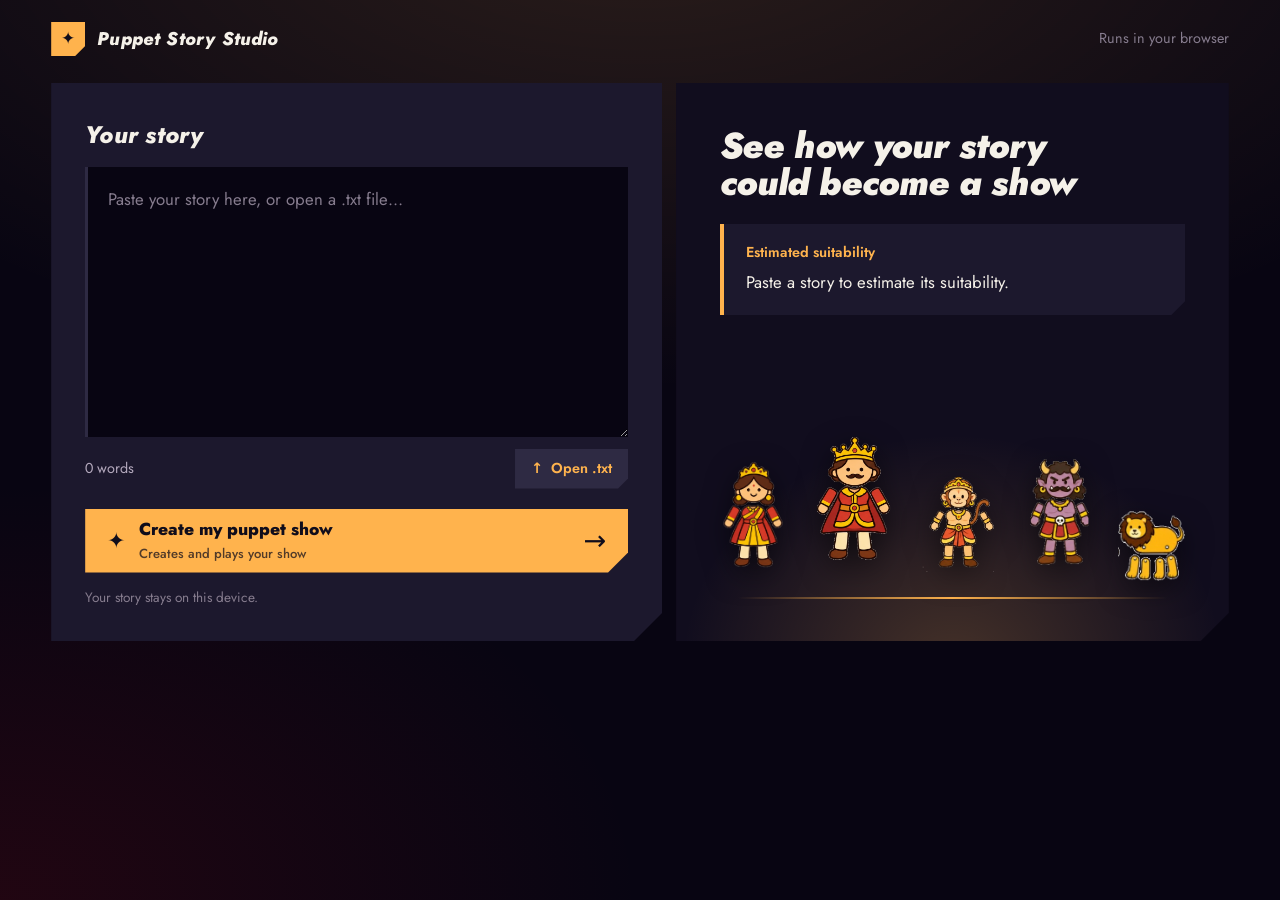
==== commit 8ec17f45: "Remove input heading and guard scene backgrounds" ====
--- a/puppet-show.html
+++ b/puppet-show.html
@@ -32,6 +32,6 @@
 
  <div id="toast" role="status" class="toast"></div>
  <script src="ai-config.js?v=20261114-workers-ai-1"></script>
- <script src="app.js?v=20261114-workers-ai-1"></script>
+ <script src="app.js?v=20261114-workers-ai-2"></script>
 </body>
 </html>
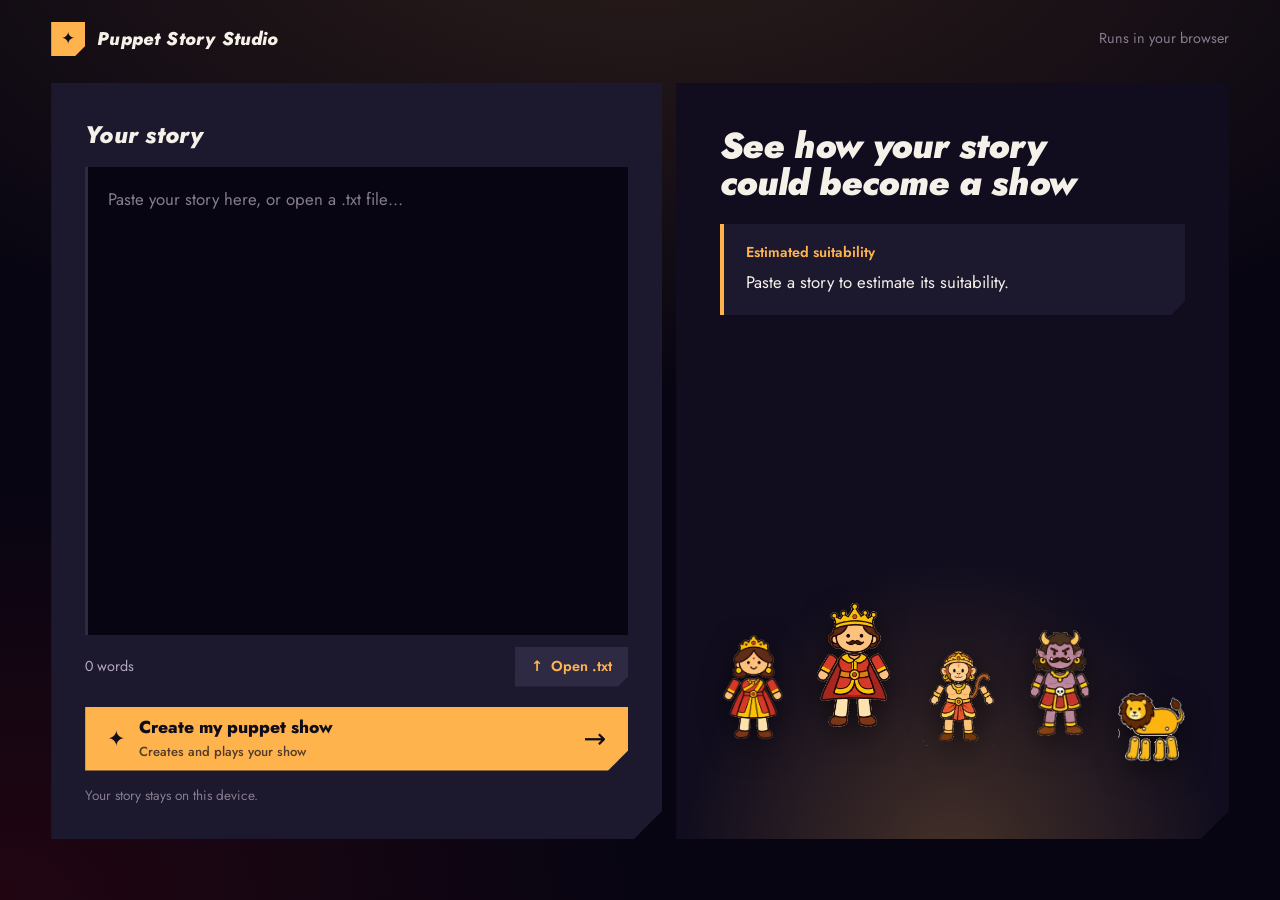
==== commit 7dadf6be: "Scale desktop story and show layouts to viewport" ====
--- a/puppet-show.html
+++ b/puppet-show.html
@@ -5,7 +5,7 @@
  <title>Puppet Story Studio · Puppet show</title>
  <link rel="preconnect" href="https://fonts.googleapis.com"><link rel="preconnect" href="https://fonts.gstatic.com" crossorigin>
  <link rel="stylesheet" href="https://fonts.googleapis.com/css2?family=Jost:ital,wght@0,400;0,500;0,600;0,700;1,800;1,900&display=swap">
- <link rel="stylesheet" href="style.css?v=20261114-finished-ui-workers-1">
+ <link rel="stylesheet" href="style.css?v=20261114-desktop-scale-1">
 </head>
 <body class="show-view">
  <main>
--- a/style.css
+++ b/style.css
@@ -347,13 +347,7 @@
   height: clamp(130px, 22vh, 230px);
 }
 .lineup::before {
-  content: "";
-  position: absolute;
-  left: 4%;
-  right: 4%;
-  bottom: -2px;
-  height: 2px;
-  background: linear-gradient(90deg, transparent, var(--gold), transparent);
+  content: none;
 }
 .lineup img {
   position: relative;
@@ -871,21 +865,84 @@
 @media (min-width: 861px) {
   .show-view {
     height: 100vh;
+    height: 100dvh;
+    min-height: 0;
     overflow: hidden;
+    display: flex;
+    flex-direction: column;
   }
   .show-view main {
-    height: 100vh;
+    height: auto;
+    flex: 1;
+    min-height: 0;
+    width: 100%;
+    margin: 0 auto;
+    padding: clamp(6px, 0.9vh, 12px) clamp(8px, 1vw, 14px);
   }
   .show-studio {
     height: 100%;
+    min-height: 0;
+  }
+  .show-studio > .input-panel {
+    padding-block: clamp(8px, 1.5vh, 18px);
+  }
+  .output-panel {
+    height: 100%;
+    grid-template-rows: auto minmax(0, 1fr) auto auto minmax(86px, auto);
+    gap: clamp(5px, 0.9vh, 10px) clamp(8px, 1.4vw, 20px);
+    padding: clamp(8px, 1.1vh, 14px);
+  }
+}
+@media (min-width: 861px) and (max-height: 800px) {
+  .show-studio > .input-panel {
+    padding-block: 8px;
+  }
+  .output-panel {
+    gap: 5px 10px;
+    padding: 8px;
+  }
+  .act-card {
+    padding: 7px 10px 8px;
+  }
+  .act-card b {
+    margin: 3px 0 1px;
+    font-size: 0.9rem;
+  }
+  .act-card span {
+    font-size: 0.74rem;
+  }
+  .act-card .act-position {
+    font-size: 0.66rem;
   }
 }
 @media (min-width: 861px) and (max-height: 720px) {
+  .act-card {
+    min-width: 125px;
+    padding: 6px 8px;
+  }
+  .output-header h2 {
+    font-size: 1.2rem;
+  }
+  .back-link {
+    padding: 6px 10px;
+  }
   .act-card .act-position {
     display: none;
   }
-  .output-header h2 {
-    font-size: 1.35rem;
+}
+
+@media (min-width: 861px) {
+  .input-page-grid {
+    min-height: min(84vh, 1000px);
+  }
+  .page-input textarea {
+    flex: 1;
+    height: auto;
+    min-height: 320px;
+    resize: none;
+  }
+  .lineup {
+    height: clamp(170px, 29vh, 300px);
   }
 }
 
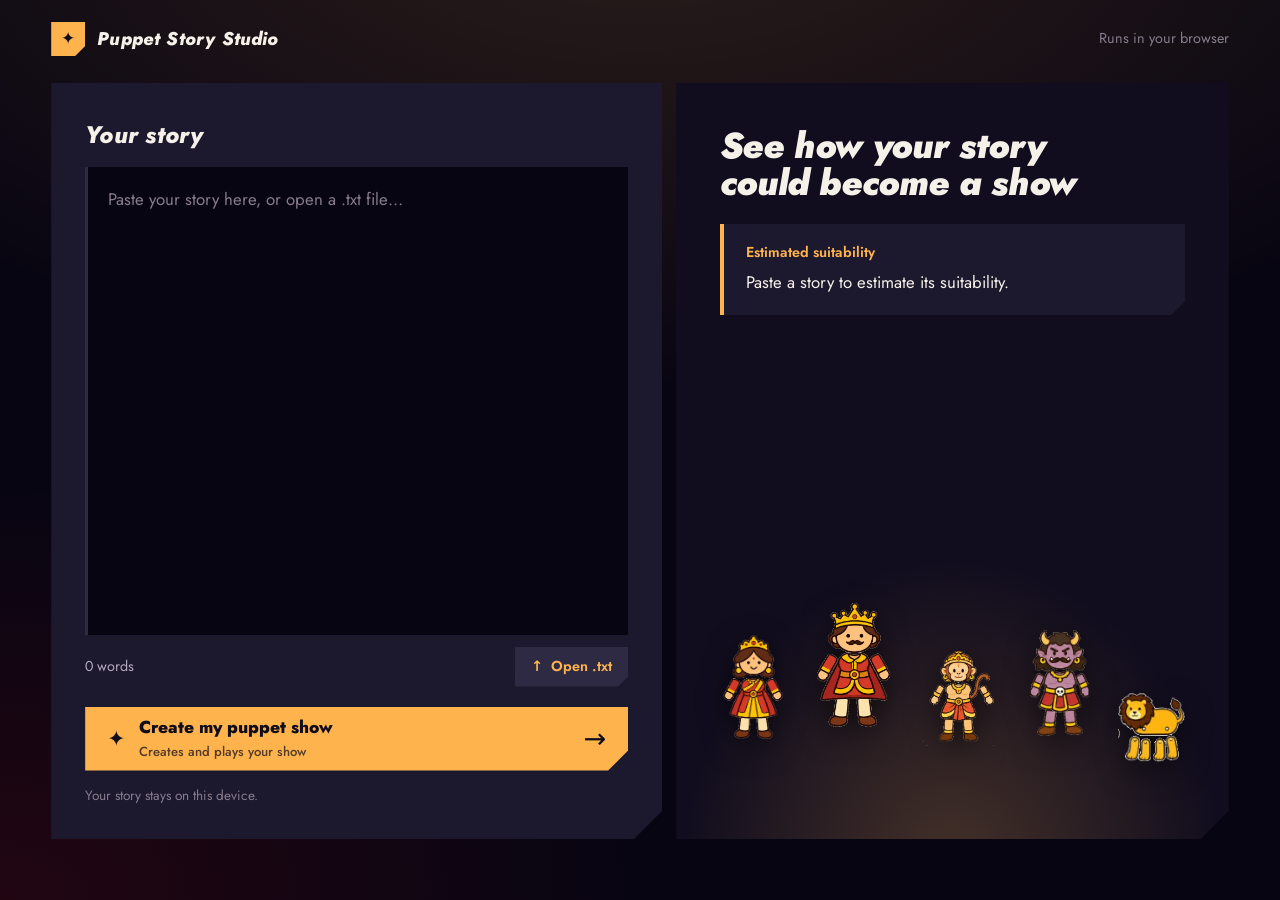
==== commit 2b72cb48: "Keep show subtitles visible on desktop" ====
--- a/puppet-show.html
+++ b/puppet-show.html
@@ -5,7 +5,7 @@
  <title>Puppet Story Studio · Puppet show</title>
  <link rel="preconnect" href="https://fonts.googleapis.com"><link rel="preconnect" href="https://fonts.gstatic.com" crossorigin>
  <link rel="stylesheet" href="https://fonts.googleapis.com/css2?family=Jost:ital,wght@0,400;0,500;0,600;0,700;1,800;1,900&display=swap">
- <link rel="stylesheet" href="style.css?v=20261114-desktop-scale-1">
+ <link rel="stylesheet" href="style.css?v=20261114-stage-captions-1">
 </head>
 <body class="show-view">
  <main>
@@ -21,7 +21,7 @@
      <div class="show-heading"><a class="back-link" href="index.html" aria-label="Back to story input">← <span>Story input</span></a><h2>Puppet show</h2></div>
      <div class="output-state" id="outputState"><i></i><span>PREPARING SHOW</span></div>
     </div>
-    <div class="stage-shell"><div class="stage-lights"><i></i><i></i><i></i></div><canvas id="stage" width="1280" height="720" aria-label="Traditional Indian puppet show"></canvas><div class="stage-overlay" id="stageOverlay"><span class="lamp">✦</span><b>Preparing your show…</b></div><div id="loadingOverlay" class="loading-overlay hidden"><span class="spinner"></span><b id="loadingText">Preparing the performance…</b><small id="loadingSub">Reading story</small></div></div>
+    <div class="stage-shell"><div class="stage-lights"><i></i><i></i><i></i></div><canvas id="stage" width="1280" height="720" aria-label="Traditional Indian puppet show"></canvas><div class="stage-overlay" id="stageOverlay"><span class="lamp">✦</span><b>Preparing your show…</b></div><div id="loadingOverlay" class="loading-overlay hidden"><span class="spinner"></span><b id="loadingText">Preparing the performance…</b><small id="loadingSub">Reading story</small></div><div id="stageCaption" class="stage-caption" aria-live="polite"><b></b><span></span></div></div>
     <div class="player-bar"><button id="playPause" disabled aria-label="Pause or resume show">▶</button><div class="player-progress"><i id="playerProgress"></i></div><span id="playerTime">0:00 / 0:00</span></div>
     <div class="performance-info"><div><small>Acts</small><b id="actCount">—</b></div><div><small>Audio</small><b id="voiceInfo">Preparing</b></div></div>
     <div class="timeline-head"><b>Timeline</b><span id="coverage"></span></div>
@@ -32,6 +32,6 @@
 
  <div id="toast" role="status" class="toast"></div>
  <script src="ai-config.js?v=20261114-workers-ai-1"></script>
- <script src="app.js?v=20261114-workers-ai-2"></script>
+ <script src="app.js?v=20261114-stage-captions-1"></script>
 </body>
 </html>
--- a/style.css
+++ b/style.css
@@ -658,6 +658,43 @@
 .loading-overlay {
   background: oklch(0.13 0.03 var(--night) / 0.9);
 }
+.stage-caption {
+  position: absolute;
+  z-index: 4;
+  left: 12%;
+  right: 12%;
+  bottom: clamp(8px, 1.4vh, 16px);
+  display: none;
+  flex-direction: column;
+  gap: 4px;
+  max-height: clamp(62px, 12vh, 104px);
+  overflow: hidden;
+  padding: clamp(8px, 1.1vh, 13px) clamp(12px, 1.5vw, 20px);
+  border: 2px solid #a67b4c;
+  border-radius: 10px;
+  background: rgb(255 248 232 / 0.96);
+  color: #3f3029;
+  box-shadow: 0 4px 18px rgb(0 0 0 / 0.4);
+  text-align: left;
+  pointer-events: none;
+}
+.stage-caption.visible {
+  display: flex;
+}
+.stage-caption b {
+  color: #a53f37;
+  font: 700 clamp(0.68rem, 0.8vw, 0.82rem)/1.1 Arial, sans-serif;
+  letter-spacing: 0.04em;
+  text-transform: uppercase;
+}
+.stage-caption span {
+  display: -webkit-box;
+  overflow: hidden;
+  color: #3f3029;
+  font: clamp(0.86rem, 1.2vw, 1.1rem)/1.3 Georgia, serif;
+  -webkit-box-orient: vertical;
+  -webkit-line-clamp: 2;
+}
 .lamp {
   font-size: 2.4rem;
   color: var(--gold);
@@ -929,6 +966,13 @@
   .act-card .act-position {
     display: none;
   }
+  .stage-caption {
+    left: 8%;
+    right: 8%;
+    bottom: 7px;
+    max-height: 60px;
+    padding: 6px 12px;
+  }
 }
 
 @media (min-width: 861px) {
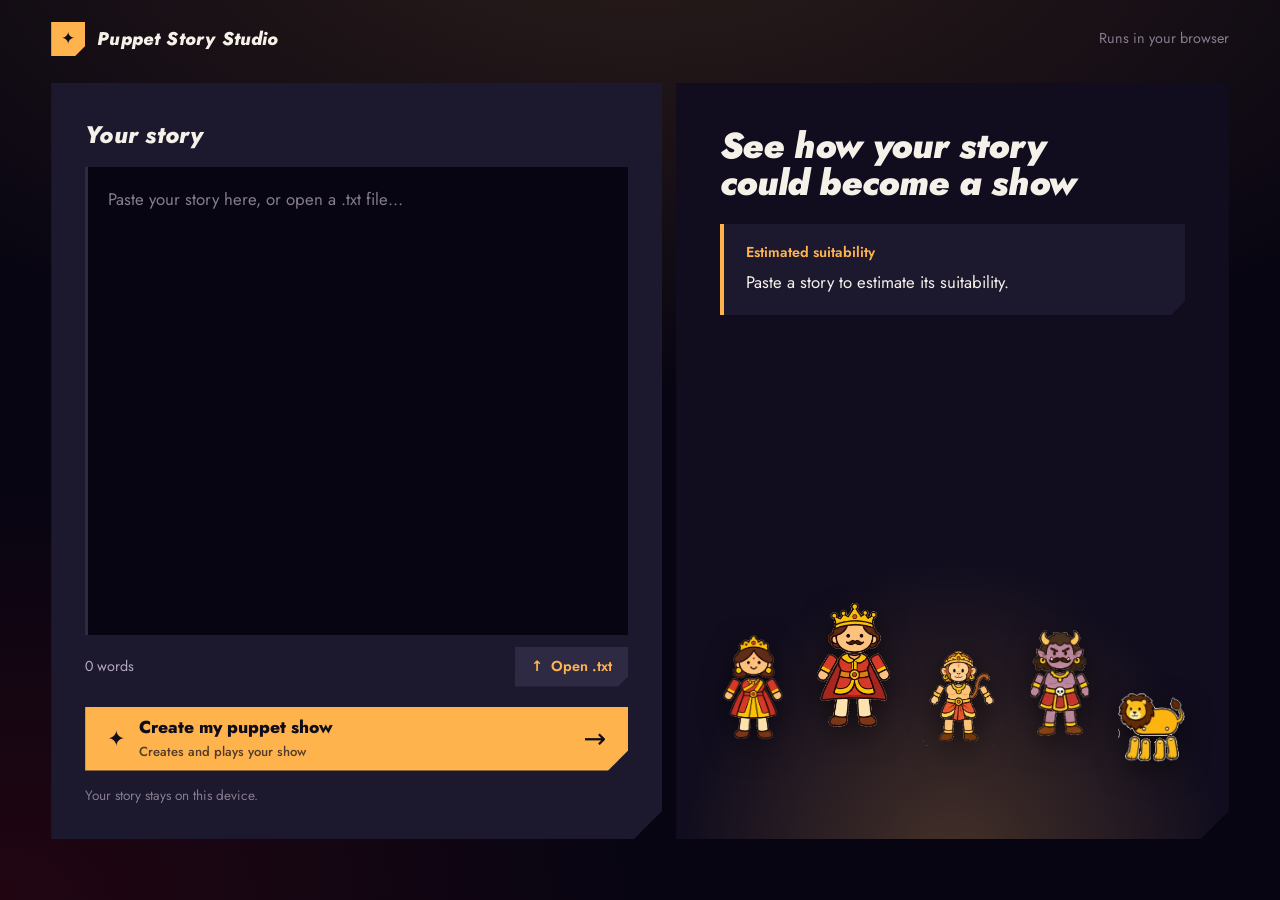
==== commit d3de1f8e: "Fit the full show view across screen sizes" ====
--- a/puppet-show.html
+++ b/puppet-show.html
@@ -5,7 +5,7 @@
  <title>Puppet Story Studio · Puppet show</title>
  <link rel="preconnect" href="https://fonts.googleapis.com"><link rel="preconnect" href="https://fonts.gstatic.com" crossorigin>
  <link rel="stylesheet" href="https://fonts.googleapis.com/css2?family=Jost:ital,wght@0,400;0,500;0,600;0,700;1,800;1,900&display=swap">
- <link rel="stylesheet" href="style.css?v=20261114-stage-captions-1">
+ <link rel="stylesheet" href="style.css?v=20261114-any-screen-show-2">
 </head>
 <body class="show-view">
  <main>
--- a/style.css
+++ b/style.css
@@ -992,24 +992,146 @@
 
 /* ---------- tablet / phone ---------- */
 @media (max-width: 860px) {
+  .show-view {
+    height: 100vh;
+    height: 100dvh;
+    min-height: 0;
+    overflow: hidden;
+    display: flex;
+    flex-direction: column;
+  }
+  .show-view main {
+    height: auto;
+    flex: 1;
+    min-height: 0;
+    width: 100%;
+    margin: 0;
+    padding: 4px;
+  }
+  .show-studio {
+    display: grid;
+    grid-template-columns: minmax(0, 1fr);
+    grid-template-rows: auto minmax(0, 1fr);
+    gap: 4px;
+    height: 100%;
+    min-height: 0;
+  }
+  .show-studio > .input-panel {
+    display: flex;
+    min-height: 0;
+    padding: 5px 8px;
+  }
+  .show-studio > .input-panel .panel-title {
+    margin: 0 0 4px;
+  }
+  .show-studio > .input-panel .panel-title h2 {
+    font-size: 0.95rem;
+  }
+  .show-studio > .input-panel .count {
+    padding: 2px 8px;
+    font-size: 0.72rem;
+  }
+  .show-studio > .input-panel .cast-list {
+    flex-direction: row;
+    gap: 6px;
+    max-height: 54px;
+    overflow-x: auto;
+    overflow-y: hidden;
+    padding: 0 0 2px;
+  }
+  .show-studio > .input-panel .cast-entry {
+    flex: 0 0 132px;
+    padding: 4px 6px;
+  }
+  .show-studio > .input-panel .cast-item {
+    grid-template-columns: 34px minmax(0, 1fr);
+    gap: 6px;
+  }
+  .show-studio > .input-panel .cast-thumb {
+    width: 34px;
+    height: 38px;
+  }
+  .show-studio > .input-panel .cast-info b {
+    font-size: 0.72rem;
+  }
+  .show-studio > .input-panel .cast-info .identity,
+  .show-studio > .input-panel .cast-info .timeline-link,
+  .show-studio > .input-panel .cast-slots,
+  .show-studio > .input-panel .map-summary,
+  .show-studio > .input-panel .show-actions {
+    display: none;
+  }
+  .output-panel {
+    height: 100%;
+    grid-template-columns: minmax(0, 1fr);
+    grid-template-rows: auto minmax(0, 1fr) auto auto auto auto;
+    grid-template-areas: "head" "stage" "player" "info" "thead" "timeline";
+    gap: 5px;
+    padding: 6px;
+  }
+  .output-header h2 {
+    font-size: 1.2rem;
+  }
+  .show-heading {
+    gap: 8px;
+  }
+  .back-link {
+    padding: 6px 10px;
+  }
+  .stage-shell {
+    align-self: center;
+    justify-self: center;
+    width: min(100%, calc((100dvh - 350px) * 16 / 9));
+    height: auto;
+    max-height: calc(100dvh - 350px);
+    aspect-ratio: 16 / 9;
+  }
+  .stage-caption {
+    left: 6%;
+    right: 6%;
+    bottom: 6px;
+    max-height: clamp(58px, 12vh, 96px);
+    padding: 7px 11px;
+  }
+  .performance-info {
+    gap: 18px;
+  }
+  .performance-info small,
+  .timeline-head small {
+    font-size: 0.65rem;
+  }
+  .performance-info b {
+    font-size: 0.82rem;
+  }
+  .timeline-head b {
+    font-size: 0.95rem;
+  }
+  .timeline-head > span {
+    font-size: 0.72rem;
+  }
+  .act-timeline {
+    min-height: 0;
+    max-height: 84px;
+    overflow-x: auto;
+    overflow-y: hidden;
+    padding-bottom: 3px;
+  }
+  .act-card {
+    min-width: 142px;
+    padding: 6px 9px;
+  }
+  .act-card .act-position {
+    display: none;
+  }
+  .act-card b {
+    margin: 3px 0 1px;
+    font-size: 0.87rem;
+  }
+  .act-card span {
+    font-size: 0.72rem;
+  }
   .input-page-grid {
     grid-template-columns: 1fr;
-  }
-  .show-studio {
-    display: flex;
-    flex-direction: column-reverse;
-  } /* stage first on phones */
-  .cast-list {
-    flex: none;
-    max-height: 320px;
-  }
-  .output-panel {
-    grid-template-columns: 1fr;
-    grid-template-rows: none;
-    grid-template-areas: "head" "stage" "player" "info" "thead" "timeline";
-  }
-  .stage-shell {
-    aspect-ratio: 16/9;
   }
   .timeline-head {
     margin-top: 4px;
@@ -1029,6 +1151,43 @@
     height: 150px;
   }
 }
+@media (max-width: 860px) and (max-height: 500px) {
+  .show-studio {
+    display: block;
+  }
+  .show-studio > .input-panel {
+    display: none;
+  }
+  .output-panel {
+    grid-template-rows: auto minmax(0, 1fr) auto;
+    grid-template-areas: "head" "stage" "player";
+    gap: 3px;
+    padding: 4px;
+  }
+  .performance-info,
+  .timeline-head,
+  .act-timeline {
+    display: none;
+  }
+  .stage-shell {
+    width: min(100%, calc((100dvh - 90px) * 16 / 9));
+    max-height: calc(100dvh - 90px);
+  }
+  .player-bar {
+    gap: 8px;
+  }
+  .player-bar > button {
+    width: 36px;
+    height: 36px;
+  }
+  .stage-caption {
+    left: 5%;
+    right: 5%;
+    bottom: 5px;
+    max-height: 54px;
+    padding: 5px 9px;
+  }
+}
 
 @media (prefers-reduced-motion: reduce) {
   .lineup img {
